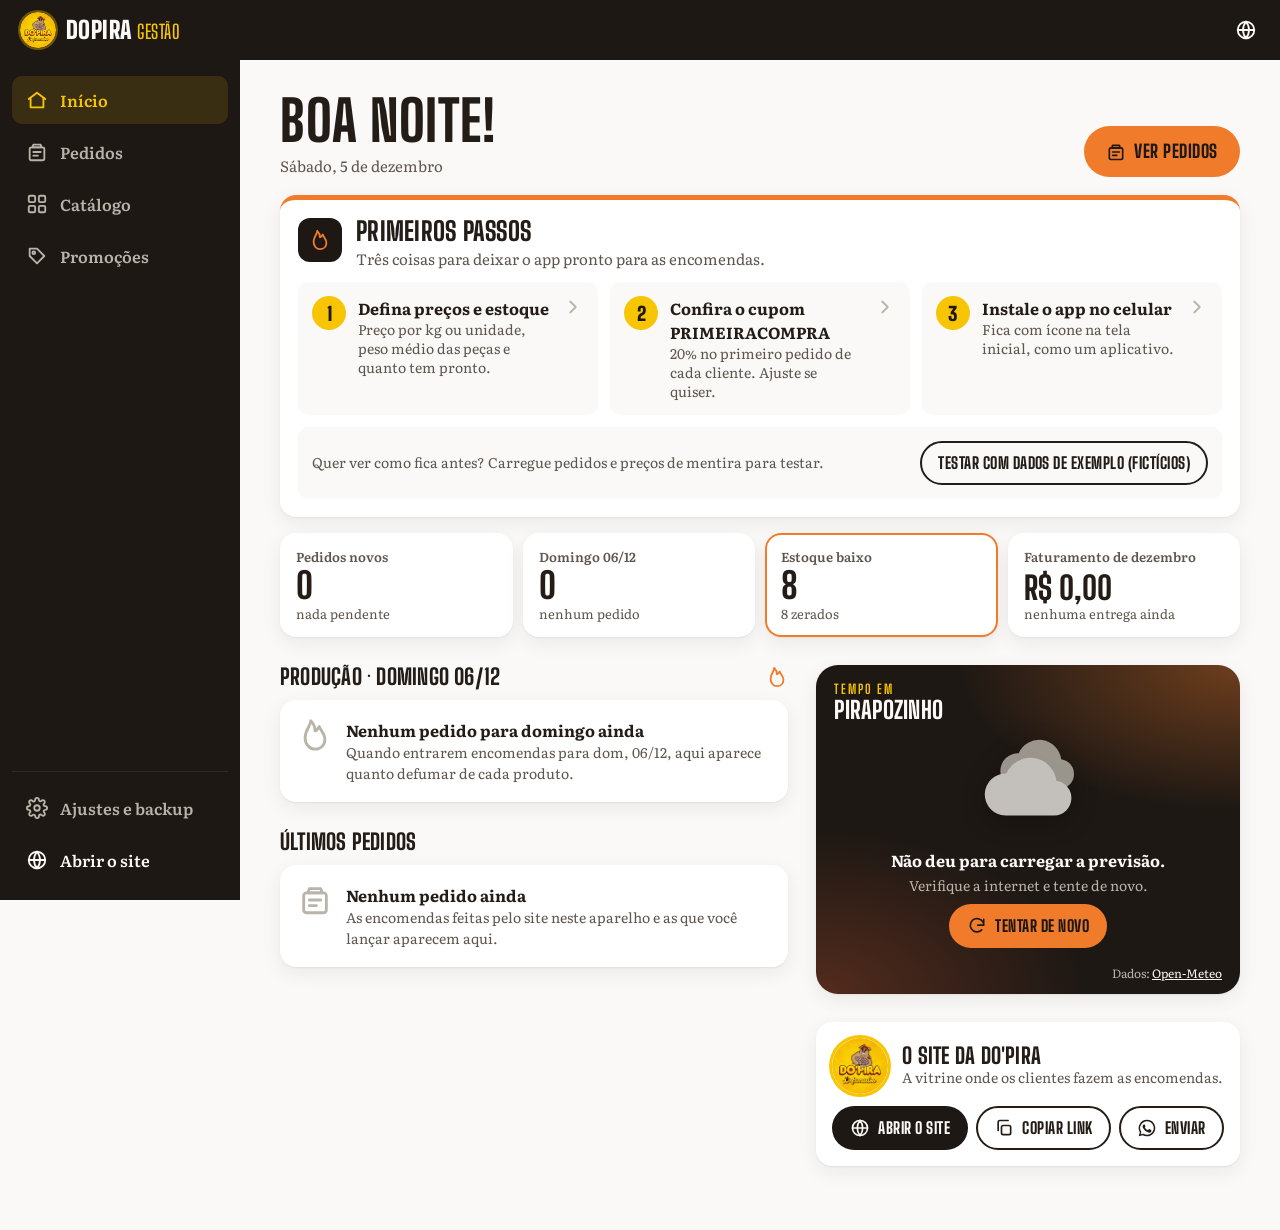
==== admin/index.html @ 49722df0 "App de gestão (admin) e cupom no site Co-Authored-By: Claude Opus 5.5 <noreply@anthropic.com> Claude" ====
<!doctype html>
<html lang="pt-BR">
<head>
<meta charset="utf-8">
<meta name="viewport" content="width=device-width, initial-scale=1, viewport-fit=cover">
<title>Dopira Gestão</title>
<meta name="description" content="Painel de gestão da Dopira Defumados: pedidos, catálogo, estoque, preços, cupons e promoções.">
<meta name="robots" content="noindex, nofollow">
<meta name="theme-color" content="#1E1814">
<link rel="manifest" href="manifest.webmanifest">
<link rel="icon" type="image/png" sizes="32x32" href="icons/favicon-32.png">
<link rel="apple-touch-icon" href="icons/apple-touch-icon.png">
<meta name="apple-mobile-web-app-capable" content="yes">
<meta name="mobile-web-app-capable" content="yes">
<meta name="apple-mobile-web-app-title" content="Dopira Gestão">
<meta name="apple-mobile-web-app-status-bar-style" content="black-translucent">
<link rel="stylesheet" href="css/base.css">
<link rel="stylesheet" href="css/inicio.css">
<link rel="stylesheet" href="css/pedidos.css">
<link rel="stylesheet" href="css/catalogo.css">
<link rel="stylesheet" href="css/promocoes.css">
</head>
<body>
<a class="pular" href="#tela">Pular para o conteúdo</a>
<div class="faixa-exemplo" id="faixaExemplo" hidden>Dados de exemplo (fictícios) · <a href="#/ajustes">apagar e começar de verdade</a></div>

<header class="topo">
  <a class="btn-ic voltar" id="btnVoltar" href="#/inicio" aria-label="Voltar" hidden></a>
  <a class="marca" href="#/inicio" aria-label="Dopira Gestão, início"><img src="../img/logo.png" alt="" width="36" height="36"><span>Dopira <small>Gestão</small></span></a>
  <h1 class="titulo-topo" id="tituloTopo">Início</h1>
  <div class="topo-acoes">
    <a class="btn-ic" id="btnSite" target="_blank" rel="noopener" aria-label="Abrir o site" title="Abrir o site"></a>
    <a class="btn-ic" href="#/ajustes" aria-label="Ajustes e backup" title="Ajustes e backup"></a>
  </div>
</header>

<nav class="nav-lateral" id="navLateral" aria-label="Principal"></nav>
<main id="tela" tabindex="-1"></main>
<nav class="nav-baixo" id="navBaixo" aria-label="Principal"></nav>

<dialog id="dlg" class="dlg"></dialog>
<div class="toast" id="toast" role="status" aria-live="polite"></div>

<script src="js/dados.js"></script>
<script src="js/ui.js"></script>
<script>
  // ícones do topo
  document.getElementById('btnVoltar').innerHTML = UI.ICON.voltar;
  const s = document.getElementById('btnSite'); s.innerHTML = UI.ICON.site; s.href = UI.URL_SITE;
  document.querySelector('.topo-acoes a[href="#/ajustes"]').innerHTML = UI.ICON.ajustes;
</script>
<script src="js/inicio.js"></script>
<script src="js/pedidos.js"></script>
<script src="js/catalogo.js"></script>
<script src="js/promocoes.js"></script>
<script src="js/ajustes.js"></script>
<script src="js/app.js"></script>
</body>
</html>
---- admin/css/base.css ----
/* =====================================================================
   Dopira Gestão · estilos base e componentes compartilhados
   Módulos usam estas classes e põem o que for só deles em css/<modulo>.css
   ===================================================================== */
@font-face{font-family:"Big Shoulders";src:url(../fonts/bsd.woff2) format("woff2");font-weight:100 900;font-display:swap}
@font-face{font-family:"Literata";src:url(../fonts/literata.woff2) format("woff2");font-weight:200 900;font-display:swap}
@font-face{font-family:"Literata";src:url(../fonts/literata-i.woff2) format("woff2");font-weight:200 900;font-style:italic;font-display:swap}

:root{
  --carvao:#1E1814; --casca:#5A2E1E; --laranjeira:#F07C2B; --laranja-esc:#C85A12; --folha:#56633F;
  --fumaca:#B9B4AA; --cinza:#EDEBE6; --cinza-2:#E2DED7; --papel:#FAF9F7; --branco:#fff; --amarelo:#F8C505;
  --tinta:#231C17; --tinta-2:#5E554D; --erro:#B3261E; --ok:#3F6B2A; --aviso:#9A5B00;
  --display:"Big Shoulders",Impact,"Arial Narrow",sans-serif;
  --texto:"Literata",Georgia,serif;
  --r-s:10px; --r-m:16px; --r-l:22px;
  --sombra:0 1px 2px rgba(30,24,20,.06),0 6px 20px rgba(30,24,20,.07);
  --topo:60px; --baixo:68px; --lateral:240px;
  --ease:cubic-bezier(.2,.8,.2,1);
  color-scheme:light;
}
*,*::before,*::after{box-sizing:border-box;margin:0;padding:0}
html{-webkit-text-size-adjust:100%;scroll-padding-top:calc(var(--topo) + 12px)}
body{font-family:var(--texto);font-size:16px;line-height:1.5;color:var(--tinta);background:var(--papel);min-height:100dvh;-webkit-font-smoothing:antialiased}
img{display:block;max-width:100%}
button,input,select,textarea{font:inherit;color:inherit}
button{cursor:pointer}
a{color:inherit}
:focus-visible{outline:3px solid var(--laranjeira);outline-offset:2px}
.sr{position:absolute;width:1px;height:1px;overflow:hidden;clip:rect(0 0 0 0);white-space:nowrap}
.pular{position:absolute;left:-999px;top:8px;z-index:200;background:var(--carvao);color:var(--papel);padding:10px 16px;border-radius:var(--r-s)}
.pular:focus{left:8px}
h1,h2,h3{font-family:var(--display);font-weight:800;line-height:1.05;text-transform:uppercase;letter-spacing:.01em}
.muted{color:var(--tinta-2)}
.num{font-family:var(--display);font-weight:700;font-variant-numeric:tabular-nums;letter-spacing:.02em}

/* ---------- faixa de exemplo ---------- */
.faixa-exemplo{background:var(--amarelo);color:var(--carvao);text-align:center;font-size:14px;font-weight:600;padding:6px 12px}
.faixa-exemplo a{font-weight:800}

/* ---------- topo ---------- */
.topo{position:sticky;top:0;z-index:50;height:var(--topo);background:var(--carvao);color:var(--papel);display:flex;align-items:center;gap:8px;padding:0 12px;padding-top:env(safe-area-inset-top);box-sizing:content-box}
.marca{display:flex;align-items:center;gap:10px;text-decoration:none;font-family:var(--display);font-weight:900;font-size:24px;text-transform:uppercase;letter-spacing:.02em;white-space:nowrap}
.marca img{width:36px;height:36px;border-radius:50%;box-shadow:0 0 0 2px rgba(248,197,5,.35)}
.marca small{font-weight:600;color:var(--amarelo);font-size:.8em}
.titulo-topo{display:none;font-size:22px;flex:1;min-width:0;overflow:hidden;text-overflow:ellipsis;white-space:nowrap}
.topo-acoes{margin-left:auto;display:flex;gap:4px}
.btn-ic{display:inline-flex;align-items:center;justify-content:center;width:44px;height:44px;border-radius:50%;border:0;background:transparent;color:inherit;text-decoration:none;flex:none}
.btn-ic:hover{background:rgba(127,127,127,.15)}
.btn-ic[hidden]{display:none}
.ic{width:22px;height:22px;flex:none}

/* ---------- navegação ---------- */
.nav-lateral{display:none}
.nav-baixo{position:fixed;left:0;right:0;bottom:0;z-index:50;background:var(--carvao);display:grid;grid-template-columns:repeat(4,1fr);padding-bottom:env(safe-area-inset-bottom);border-top:1px solid rgba(255,255,255,.08)}
.nav-baixo a{position:relative;display:flex;flex-direction:column;align-items:center;justify-content:center;gap:2px;height:var(--baixo);color:var(--fumaca);text-decoration:none;font-size:12px;font-weight:600}
.nav-baixo a[aria-current]{color:var(--amarelo)}
.nav-baixo a[aria-current]::before{content:"";position:absolute;top:0;left:28%;right:28%;height:3px;border-radius:0 0 3px 3px;background:var(--amarelo)}
.badge{position:absolute;top:8px;left:calc(50% + 6px);min-width:20px;height:20px;padding:0 6px;border-radius:10px;background:var(--laranjeira);color:var(--carvao);font:800 12px/20px var(--texto);text-align:center}
.badge[hidden]{display:none}

/* ---------- área principal ---------- */
#tela:focus,#tela:focus-visible{outline:none}
main{display:block;padding:20px 16px calc(var(--baixo) + 32px + env(safe-area-inset-bottom));max-width:1180px;margin:0 auto;outline:none;view-transition-name:tela}
.cab{display:flex;align-items:flex-end;justify-content:space-between;gap:12px;flex-wrap:wrap;margin-bottom:18px}
.cab h2{font-size:clamp(32px,6vw,48px)}
.cab p{color:var(--tinta-2);margin-top:4px}
.secao{margin-top:28px}
.secao > h3{font-size:22px;margin-bottom:12px;display:flex;align-items:center;gap:10px;justify-content:space-between}
.grade{display:grid;gap:12px}
.grade-2{display:grid;gap:12px;grid-template-columns:1fr}

/* ---------- botões ---------- */
.btn{display:inline-flex;align-items:center;justify-content:center;gap:8px;min-height:46px;padding:10px 20px;border-radius:999px;border:2px solid transparent;font-family:var(--display);font-weight:800;font-size:18px;letter-spacing:.03em;text-transform:uppercase;text-decoration:none;white-space:nowrap;transition:background .15s,color .15s,border-color .15s}
.btn .ic{width:20px;height:20px}
.btn-1{background:var(--laranjeira);color:var(--carvao)}
.btn-1:hover{background:#FF8C3A}
.btn-2{background:transparent;border-color:currentColor;color:var(--tinta)}
.btn-2:hover{background:rgba(30,24,20,.06)}
.btn-3{background:var(--carvao);color:var(--papel)}
.btn-3:hover{background:#000}
.btn-zap{background:#1F9D55;color:#fff}
.btn-perigo{background:var(--erro);color:#fff}
.btn-sm{min-height:44px;padding:6px 16px;font-size:16px}
.btn:disabled{opacity:.45;cursor:not-allowed}
.btn-link{background:none;border:0;color:var(--laranja-esc);font-weight:700;text-decoration:underline;padding:10px 4px;min-height:44px}

/* ---------- cartões e linhas ---------- */
.card{background:var(--branco);border-radius:var(--r-m);box-shadow:var(--sombra);padding:16px}
.card-escuro{background:var(--carvao);color:var(--papel);border-radius:var(--r-m);padding:18px}
.lista{display:flex;flex-direction:column;gap:10px}
.linha{display:flex;align-items:center;gap:12px;background:var(--branco);border-radius:var(--r-m);box-shadow:var(--sombra);padding:12px 14px;text-decoration:none;color:inherit;min-height:64px;transition:transform .15s var(--ease),box-shadow .15s}
a.linha:hover{box-shadow:0 2px 4px rgba(30,24,20,.08),0 10px 28px rgba(30,24,20,.12)}
.linha .meio{flex:1;min-width:0}
.linha .meio b{display:block;font-weight:700;white-space:nowrap;overflow:hidden;text-overflow:ellipsis}
.linha .meio span{display:block;font-size:14px;color:var(--tinta-2);white-space:nowrap;overflow:hidden;text-overflow:ellipsis}
.linha .fim{text-align:right;flex:none}

/* ---------- números (indicadores) ---------- */
.stats{display:grid;grid-template-columns:repeat(2,minmax(0,1fr));gap:10px}
.stat{background:var(--branco);border-radius:var(--r-m);box-shadow:var(--sombra);padding:14px 16px;text-decoration:none;color:inherit;display:flex;flex-direction:column;gap:2px;min-height:96px}
.stat .rot{font-size:13px;color:var(--tinta-2);font-weight:600}
.stat .val{font-family:var(--display);font-weight:800;font-size:36px;line-height:1;font-variant-numeric:tabular-nums}
.stat .sub{font-size:13px;color:var(--tinta-2)}
.stat[data-alerta]{box-shadow:inset 0 0 0 2px var(--laranjeira),var(--sombra)}

/* ---------- chips de filtro ---------- */
.chips{display:flex;gap:8px;overflow-x:auto;padding:2px 2px 8px;margin:0 -2px 8px;scrollbar-width:none}
.chips::-webkit-scrollbar{display:none}
.chip{flex:none;display:inline-flex;align-items:center;gap:6px;min-height:40px;padding:6px 14px;border-radius:999px;border:1.5px solid var(--cinza-2);background:var(--branco);font-size:14px;font-weight:700;color:var(--tinta-2)}
.chip[aria-pressed="true"]{background:var(--carvao);border-color:var(--carvao);color:var(--papel)}
.chip .n{font-family:var(--display);font-size:15px;opacity:.75}

/* ---------- pílulas de status ---------- */
.pill{display:inline-flex;align-items:center;min-height:24px;padding:2px 10px;border-radius:999px;font-size:12px;font-weight:800;text-transform:uppercase;letter-spacing:.04em;white-space:nowrap;background:var(--cinza);color:var(--tinta-2)}
.st-novo{background:#FDE7D3;color:#8A3A00}
.st-confirmado{background:#E4E9F7;color:#24408E}
.st-pronto{background:#FFF1BF;color:#6B5200}
.st-entregue{background:#E1EDD8;color:var(--ok)}
.st-cancelado{background:#F3DCDA;color:var(--erro)}
.tag-ok{background:#E1EDD8;color:var(--ok)}
.tag-baixo{background:#FFF1BF;color:#6B5200}
.tag-zerado{background:#F3DCDA;color:var(--erro)}
.tag-promo{background:var(--laranjeira);color:var(--carvao)}

/* ---------- formulários ---------- */
.form{display:flex;flex-direction:column;gap:14px}
.form-2{display:grid;grid-template-columns:1fr 1fr;gap:12px}
.campo{display:flex;flex-direction:column;gap:6px;min-width:0}
.campo label{font-size:14px;font-weight:700}
.campo-in{position:relative;display:flex;align-items:center}
.campo input,.campo select,.campo textarea,select.sel{width:100%;font-size:16px;padding:11px 14px;min-height:46px;border:1.5px solid #D6D1C8;border-radius:var(--r-s);background:#fff}
.campo textarea{min-height:84px;resize:vertical}
.campo .suf{position:absolute;right:12px;color:var(--tinta-2);font-size:14px;pointer-events:none}
.campo-in:has(.suf) input{padding-right:52px}
.campo input:focus,.campo select:focus,.campo textarea:focus,select.sel:focus{outline:none;border-color:var(--laranjeira);box-shadow:0 0 0 3px rgba(240,124,43,.2)}
.campo .dica{font-size:13px;color:var(--tinta-2)}
.campo[data-erro] input{border-color:var(--erro)}
.seg{display:inline-flex;background:var(--cinza);border-radius:999px;padding:4px;gap:4px}
.seg label{position:relative}
.seg input{position:absolute;opacity:0;inset:0}
.seg span{display:inline-flex;align-items:center;min-height:38px;padding:4px 16px;border-radius:999px;font-weight:700;font-size:15px;cursor:pointer}
.seg input:checked + span{background:var(--carvao);color:var(--papel)}
.seg input:focus-visible + span{outline:3px solid var(--laranjeira)}
/* interruptor */
.sw{display:inline-flex;align-items:center;gap:10px;min-height:44px;cursor:pointer;font-weight:600}
.sw input{position:absolute;opacity:0;width:1px;height:1px}
.sw-t{width:46px;height:28px;border-radius:14px;background:#CFC9BF;position:relative;flex:none;transition:background .2s}
.sw-t::after{content:"";position:absolute;top:3px;left:3px;width:22px;height:22px;border-radius:50%;background:#fff;box-shadow:0 1px 3px rgba(0,0,0,.25);transition:transform .2s var(--ease)}
.sw input:checked + .sw-t{background:var(--folha)}
.sw input:checked + .sw-t::after{transform:translateX(18px)}
.sw input:focus-visible + .sw-t{outline:3px solid var(--laranjeira);outline-offset:2px}
/* passo +/- */
.passo{display:inline-flex;align-items:center;border:1.5px solid #D6D1C8;border-radius:999px;background:#fff}
.passo button{width:44px;height:44px;border:0;background:none;display:inline-flex;align-items:center;justify-content:center;border-radius:50%}
.passo input{width:64px;text-align:center;border:0;font-family:var(--display);font-weight:800;font-size:20px;background:none;min-height:44px}
.passo input:focus{outline:none}

/* ---------- miniatura ---------- */
.mini{width:var(--t);height:var(--t);border-radius:12px;background:var(--casca);color:var(--amarelo);display:inline-flex;align-items:center;justify-content:center;overflow:hidden;flex:none;position:relative;font-family:var(--display);font-weight:900;font-size:calc(var(--t) * .38)}
.mini::before{content:attr(data-ini)}
.mini img{position:absolute;inset:0;width:100%;height:100%;object-fit:cover}

/* ---------- vazio ---------- */
.vazio{text-align:center;padding:40px 16px;color:var(--tinta-2);display:flex;flex-direction:column;align-items:center;gap:10px}
.vazio .ic{width:44px;height:44px;color:var(--fumaca)}
.vazio h3{color:var(--tinta);font-size:24px}

/* ---------- aviso ---------- */
.aviso{display:flex;gap:10px;align-items:flex-start;background:#FFF6E0;border-left:4px solid var(--amarelo);border-radius:var(--r-s);padding:12px 14px;font-size:15px}
.aviso .ic{color:var(--aviso);margin-top:1px}
.aviso-erro{background:#FBE9E7;border-color:var(--erro)}
.aviso-erro .ic{color:var(--erro)}

/* ---------- tabela simples ---------- */
.tabela{width:100%;border-collapse:collapse;font-size:15px}
.tabela th{text-align:left;font-size:13px;color:var(--tinta-2);font-weight:700;padding:8px;border-bottom:1.5px solid var(--cinza-2)}
.tabela td{padding:10px 8px;border-bottom:1px solid var(--cinza)}
.tabela .dir{text-align:right}

/* ---------- diálogo ---------- */
.dlg{border:0;padding:0;background:transparent;max-width:none;max-height:none;width:100%;height:100%;margin:0}
.dlg::backdrop{background:rgba(20,15,12,.6)}
.dlg[open]{display:flex;align-items:flex-end;justify-content:center}
.dlg-cx{background:var(--papel);width:100%;max-height:92dvh;display:flex;flex-direction:column;border-radius:var(--r-l) var(--r-l) 0 0;animation:sobe .28s var(--ease);padding-bottom:env(safe-area-inset-bottom)}
.dlg-topo{display:flex;align-items:center;justify-content:space-between;gap:12px;padding:16px 12px 8px 20px}
.dlg-topo h2{font-size:26px}
.dlg-corpo{padding:8px 20px 16px;overflow:auto;flex:1}
.dlg-acoes{display:flex;gap:10px;padding:12px 20px 16px;border-top:1px solid var(--cinza-2);flex-wrap:wrap}
.dlg-acoes .btn{flex:1}
.copiavel{width:100%;font-size:15px;padding:12px;border-radius:var(--r-s);border:1.5px solid #D6D1C8}
@keyframes sobe{from{transform:translateY(40px);opacity:0}to{transform:none;opacity:1}}

/* ---------- toast ---------- */
.toast{position:fixed;left:50%;bottom:calc(var(--baixo) + 16px + env(safe-area-inset-bottom));transform:translate(-50%,20px);background:var(--carvao);color:var(--papel);padding:12px 20px;border-radius:999px;font-weight:600;font-size:15px;opacity:0;pointer-events:none;transition:opacity .2s,transform .25s var(--ease);z-index:300;max-width:calc(100% - 32px);text-align:center}
.toast.on{opacity:1;transform:translate(-50%,0)}
.toast[data-tipo="erro"]{background:var(--erro)}

/* ---------- transições ---------- */
::view-transition-old(tela){animation:.18s ease both sai}
::view-transition-new(tela){animation:.28s var(--ease) both entra}
@keyframes sai{to{opacity:0;transform:translateY(-6px)}}
@keyframes entra{from{opacity:0;transform:translateY(10px)}}
@media (prefers-reduced-motion:reduce){
  *,*::before,*::after{animation-duration:.01ms!important;transition-duration:.01ms!important}
  ::view-transition-old(tela),::view-transition-new(tela){animation:none}
}

/* ---------- telas médias ---------- */
@media (min-width:600px){
  .stats{grid-template-columns:repeat(4,minmax(0,1fr))}
  .grade-2{grid-template-columns:1fr 1fr}
  .dlg[open]{align-items:center}
  .dlg-cx{max-width:560px;border-radius:var(--r-l);max-height:88dvh}
  main{padding-left:24px;padding-right:24px}
}
/* celular: título da tela no topo */
@media (max-width:959px){
  .topo .marca span{display:none}
  .titulo-topo{display:block}
  .topo:has(.voltar:not([hidden])) .marca{display:none}
}
/* ---------- PC: menu lateral ---------- */
@media (min-width:960px){
  .nav-baixo{display:none}
  .topo{padding-left:20px}
  .nav-lateral{display:flex;flex-direction:column;gap:4px;position:fixed;top:var(--topo);bottom:0;left:0;width:var(--lateral);background:var(--carvao);padding:16px 12px;z-index:40}
  .nav-lateral a{position:relative;display:flex;align-items:center;gap:12px;min-height:48px;padding:8px 14px;border-radius:var(--r-s);color:var(--fumaca);text-decoration:none;font-weight:600}
  .nav-lateral a:hover{background:rgba(255,255,255,.06);color:var(--papel)}
  .nav-lateral a[aria-current]{background:rgba(248,197,5,.12);color:var(--amarelo)}
  .nav-lateral .badge{position:static;margin-left:auto}
  .nav-fim{margin-top:auto;display:flex;flex-direction:column;gap:4px;border-top:1px solid rgba(255,255,255,.08);padding-top:12px}
  .nav-site{color:var(--papel)!important}
  main{margin-left:var(--lateral);padding:32px 40px 64px;max-width:calc(1180px + var(--lateral))}
  .topo .btn-ic[href="#/ajustes"]{display:none}
  .toast{bottom:24px;left:calc(50% + var(--lateral) / 2)}
  .faixa-exemplo{position:fixed;left:12px;width:calc(var(--lateral) - 24px);bottom:150px;z-index:60;border-radius:12px;padding:10px 14px}
}
---- admin/css/inicio.css ----
/* =====================================================================
   Dopira Gestão · Início (painel) e Ajustes
   ===================================================================== */

/* ---------- cabeçalho ---------- */
.ini-cab h2{font-size:clamp(36px,9vw,56px)}
.ini-cab p{font-size:15px}
.ini-ex{background:var(--amarelo);color:var(--carvao);font-weight:700;padding:1px 8px;border-radius:999px;font-size:13px}
.ini-novo{display:none}

/* ---------- primeiros passos ---------- */
.ini-passos{margin-bottom:16px;padding:18px;border-top:5px solid var(--laranjeira)}
.ini-passos-cab{display:flex;gap:14px;align-items:flex-start;margin-bottom:12px}
.ini-passos-ic{width:44px;height:44px;border-radius:12px;background:var(--carvao);color:var(--laranjeira);display:inline-flex;align-items:center;justify-content:center;flex:none}
.ini-passos-cab h3{font-size:26px}
.ini-passos-cab p{color:var(--tinta-2);font-size:15px;margin-top:2px}
.ini-passos-lista{list-style:none;display:flex;flex-direction:column;gap:2px;counter-reset:p}
.ini-passos-lista a,.ini-passos-lista button,.ini-passos-lista .feito{display:flex;align-items:center;gap:12px;width:100%;min-height:64px;padding:10px 6px;border:0;background:none;text-align:left;text-decoration:none;color:inherit;border-radius:var(--r-s)}
.ini-passos-lista li+li{border-top:1px solid var(--cinza)}
.ini-passos-lista a:hover,.ini-passos-lista button:hover{background:var(--cinza)}
.ini-passos-lista .n{width:34px;height:34px;border-radius:50%;background:var(--amarelo);color:var(--carvao);display:inline-flex;align-items:center;justify-content:center;font:900 19px/1 var(--display);flex:none}
.ini-passos-lista .feito .n{background:var(--ok);color:#fff}
.ini-passos-lista .feito .n .ic{width:18px;height:18px}
.ini-passos-lista .t{flex:1;min-width:0;display:flex;flex-direction:column}
.ini-passos-lista .t b{font-weight:700}
.ini-passos-lista .t small{font-size:14px;color:var(--tinta-2);line-height:1.35}
.ini-passos-lista > li > * > .ic{color:var(--fumaca)}
.ini-passos-ex{margin-top:12px;padding:14px;background:var(--papel);border-radius:var(--r-s);display:flex;flex-direction:column;gap:10px;align-items:flex-start}
.ini-passos-ex p{font-size:14px;color:var(--tinta-2)}
.ini-passos-ex .btn{white-space:normal;text-align:center}

/* ---------- indicadores ---------- */
.ini-stats .stat{transition:transform .15s var(--ease),box-shadow .15s}
.ini-stats .stat:hover{transform:translateY(-2px)}
.ini-stats .stat .rot::first-letter{text-transform:uppercase}
.ini-fat .val{font-size:clamp(24px,6.6vw,32px);padding-top:4px;white-space:nowrap}
.ini-stats .sub{line-height:1.3}

/* ---------- grade ---------- */
.ini-grade{display:grid;grid-template-columns:minmax(0,1fr);gap:0 28px}
.ini-col{min-width:0}
.ini-ver{font-family:var(--texto);text-transform:none;font-size:15px;letter-spacing:0}
.secao > h3 .ic{color:var(--laranjeira)}

/* ---------- produção ---------- */
.ini-prod-card{padding:0;overflow:hidden}
.ini-prod-resumo{display:flex;align-items:center;justify-content:space-between;gap:10px;flex-wrap:wrap;padding:14px 16px;background:var(--carvao);color:var(--papel)}
.ini-prod-resumo .num{font-size:30px;line-height:1;color:var(--amarelo);display:block}
.ini-prod-resumo small{font-size:13px;color:var(--fumaca)}
.ini-prod-lista{list-style:none}
.ini-prod{display:flex;align-items:center;gap:12px;padding:12px 16px;border-bottom:1px solid var(--cinza)}
.ini-prod.tem-falta{background:linear-gradient(90deg,rgba(240,124,43,.10),transparent 70%);box-shadow:inset 4px 0 0 var(--laranjeira)}
.ini-prod .meio{flex:1;min-width:0}
.ini-prod .meio b{display:block;font-weight:700;line-height:1.25}
.ini-prod .meio span{display:block;font-size:14px;color:var(--tinta-2)}
.ini-prod .fim{display:flex;flex-direction:column;align-items:flex-end;text-align:right;flex:none;gap:2px;max-width:46%}
.ini-est{font-size:13px;color:var(--tinta-2)}
.ini-falta{font:800 17px/1.1 var(--display);text-transform:uppercase;letter-spacing:.02em;color:var(--laranja-esc);background:#FDE7D3;padding:3px 8px;border-radius:6px}
.ini-ok{display:inline-flex;align-items:center;gap:4px;font-size:13px;font-weight:700;color:var(--ok)}
.ini-ok .ic{width:16px;height:16px}
.ini-aviso{font-size:13px;font-weight:700;color:var(--aviso)}
.ini-nota{font-size:12.5px;color:var(--tinta-2);padding:10px 16px 12px;line-height:1.4}
.ini-prod-vazio{display:flex;gap:14px;align-items:flex-start;padding:18px}
.ini-prod-vazio > .ic{width:34px;height:34px;color:var(--fumaca);flex:none}
.ini-prod-vazio b{display:block}
.ini-prod-vazio span{display:block;font-size:14px;color:var(--tinta-2)}

/* ---------- últimos pedidos ---------- */
.ini-num{font-size:20px;color:var(--casca);min-width:38px}
.ini .linha .fim{display:flex;flex-direction:column;align-items:flex-end;gap:4px}
.ini-tot{font-size:16px}

/* ---------- previsão do tempo ---------- */
.ini-tempo{margin-top:-4px}
.tp{position:relative;border-radius:var(--r-l);padding:18px 18px 12px;color:var(--papel);overflow:hidden;isolation:isolate;
  background:radial-gradient(120% 80% at 100% 0%,rgba(240,124,43,.38),transparent 55%),radial-gradient(90% 70% at 0% 100%,rgba(90,46,30,.9),transparent 70%),var(--carvao);box-shadow:var(--sombra)}
.tp-noite{background:radial-gradient(120% 80% at 100% 0%,rgba(110,130,190,.30),transparent 55%),radial-gradient(90% 70% at 0% 100%,rgba(40,44,70,.9),transparent 70%),#15131A}
.tp-topo{display:flex;align-items:center;justify-content:space-between;gap:8px}
.tp-topo h3{font-size:24px;color:var(--papel)}
.tp-topo h3 span{display:block;font-size:13px;letter-spacing:.14em;color:var(--amarelo);font-weight:700}
.tp-atu{color:var(--papel);background:rgba(255,255,255,.08)}
.tp-atu:hover{background:rgba(255,255,255,.16)}
.tp-atu.girando .ic{animation:gira 1s linear infinite}
@keyframes gira{to{transform:rotate(360deg)}}
.tp-erro{display:flex;gap:8px;align-items:flex-start;margin-top:10px;padding:8px 12px;border-radius:var(--r-s);background:rgba(248,197,5,.14);color:#FFE38A;font-size:13.5px;line-height:1.35}
.tp-erro .ic{width:18px;height:18px;flex:none;margin-top:1px}
.tp-agora{display:flex;align-items:center;gap:6px;margin:8px 0 6px}
.tp-svg{display:block;flex:none}
.tp-svg-g{width:112px;height:112px;margin-left:-10px;filter:drop-shadow(0 6px 14px rgba(0,0,0,.35))}
.tp-graus{min-width:0}
.tp-temp{font-size:76px;line-height:.9;font-weight:800;letter-spacing:-.01em}
.tp-temp sup{font-size:24px;vertical-align:top;position:relative;top:8px;margin-left:2px;color:var(--fumaca);font-weight:700}
.tp-cond{font-size:17px;font-weight:600;margin-top:6px}
.tp-det{display:grid;grid-template-columns:repeat(3,minmax(0,1fr));gap:8px;margin:6px 0 16px}
.tp-det > div{background:rgba(255,255,255,.07);border-radius:var(--r-s);padding:9px 10px;display:grid;grid-template-columns:auto 1fr;grid-template-rows:auto auto;column-gap:6px;align-items:center}
.tp-det .ic{width:16px;height:16px;color:var(--amarelo);grid-row:1}
.tp-det dt{font-size:12px;color:var(--fumaca);grid-row:1;grid-column:2}
.tp-det dd{font:800 20px/1.1 var(--display);grid-column:1 / -1;letter-spacing:.02em;white-space:nowrap}
.tp-dias{list-style:none;display:flex;gap:8px;overflow-x:auto;scroll-snap-type:x proximity;margin:0 -18px;padding:0 18px 6px;scrollbar-width:thin;scrollbar-color:rgba(255,255,255,.2) transparent}
.tp-dias:focus-visible{outline-offset:-3px}
.tp-dia{flex:0 0 74px;scroll-snap-align:start;display:flex;flex-direction:column;align-items:center;gap:1px;padding:8px 4px 10px;border-radius:14px;background:rgba(255,255,255,.06);border:1.5px solid transparent;text-align:center}
.tp-dia b{font-weight:700;font-size:15px}
.tp-dia small{font-size:11.5px;color:var(--fumaca)}
.tp-svg-p{width:44px;height:44px;margin:2px 0}
.tp-mx{font:800 20px/1 var(--display)}
.tp-mn{font:700 15px/1.2 var(--display);color:var(--fumaca)}
.tp-ch{display:inline-flex;align-items:center;gap:2px;font-size:12px;color:#A9CBEA;margin-top:3px}
.tp-ch .ic{width:12px;height:12px}
.tp-ch.alto{color:#CFE6FF;font-weight:800}
.tp-tag{font:800 10.5px/1 var(--texto);font-style:normal;text-transform:uppercase;letter-spacing:.06em;padding:3px 6px;border-radius:999px;margin-bottom:4px}
.tp-tag-vz{visibility:hidden}
.tp-dia[data-marca="sab"]{border-color:rgba(240,124,43,.7);background:rgba(240,124,43,.14)}
.tp-dia[data-marca="sab"] .tp-tag{background:var(--laranjeira);color:var(--carvao)}
.tp-dia[data-marca="dom"]{border-color:var(--amarelo);background:rgba(248,197,5,.16)}
.tp-dia[data-marca="dom"] .tp-tag{background:var(--amarelo);color:var(--carvao)}
.tp-dicas{list-style:none;display:flex;flex-direction:column;gap:8px;margin-top:12px}
.tp-dicas li{display:flex;gap:10px;align-items:flex-start;background:rgba(255,255,255,.95);color:var(--tinta);border-radius:var(--r-s);padding:10px 12px;font-size:14.5px;line-height:1.35;font-weight:600}
.tp-dicas li .ic{width:20px;height:20px;flex:none;color:var(--laranja-esc)}
.tp-dicas li[data-tipo="chuva"] .ic{color:#2F6EA8}
.tp-dicas li[data-tipo="bom"] .ic{color:var(--folha)}
.tp-rodape{display:flex;justify-content:space-between;gap:8px;flex-wrap:wrap;margin-top:12px;font-size:12px;color:var(--fumaca)}
.tp-rodape a{color:var(--papel)}
/* esqueleto */
.esq{display:block;border-radius:10px;background:linear-gradient(90deg,rgba(255,255,255,.07) 25%,rgba(255,255,255,.16) 50%,rgba(255,255,255,.07) 75%);background-size:200% 100%;animation:brilho 1.3s ease-in-out infinite}
@keyframes brilho{from{background-position:100% 0}to{background-position:-100% 0}}
.esq-c{width:96px;height:96px;border-radius:50%;flex:none;margin-right:10px}
.esq-l{width:120px;height:62px;margin-bottom:10px}
.esq-m{width:140px;height:18px}
.tp-det-esq{display:grid;grid-template-columns:repeat(3,1fr);gap:8px;margin:6px 0 16px}
.tp-det-esq .esq{height:54px}
.tp-esq .tp-dias{overflow:hidden}
.esq-dia{flex:0 0 74px;height:150px;border-radius:14px}
/* erro sem cache */
.tp-falhou-c{display:flex;flex-direction:column;align-items:center;text-align:center;gap:8px;padding:6px 0 4px}
.tp-falhou-c .tp-svg-g{margin:0;opacity:.8}
.tp-falhou-c p b{display:block}
.tp-falhou-c p span{font-size:14px;color:var(--fumaca)}

/* ---------- atalho para o site ---------- */
.ini-site{display:grid;grid-template-columns:56px 1fr;gap:12px 14px;align-items:center}
.ini-site img{width:56px;height:56px;border-radius:50%;box-shadow:0 0 0 3px var(--amarelo)}
.ini-site h3{font-size:22px}
.ini-site p{font-size:14px;color:var(--tinta-2)}
.ini-site-acoes{grid-column:1 / -1;display:flex;flex-wrap:wrap;gap:8px}
.ini-site-acoes .btn{flex:1 1 auto;min-height:44px}
.ini-site-acoes .btn:first-child{flex-basis:100%}

/* ---------- celular pequeno ---------- */
@media (max-width:380px){
  .tp-temp{font-size:64px}
  .tp-svg-g{width:96px;height:96px}
  .tp-det dd{font-size:18px}
}

/* ---------- PC ---------- */
@media (min-width:600px){
  .ini-site-acoes .btn:first-child{flex-basis:auto}
}
@media (min-width:960px){
  .ini-novo{display:inline-flex}
  .ini-grade{grid-template-columns:minmax(0,1.2fr) minmax(0,1fr)}
  .ini-passos-lista{flex-direction:row;gap:12px}
  .ini-passos-lista li{flex:1}
  .ini-passos-lista li+li{border-top:0}
  .ini-passos-lista a,.ini-passos-lista button,.ini-passos-lista .feito{background:var(--papel);padding:14px;align-items:flex-start;height:100%}
  .ini-passos-ex{flex-direction:row;align-items:center;justify-content:space-between}
  .ini-tempo{margin-top:0}
  .tp-dias{margin:0;padding:0 0 6px;display:grid;grid-template-columns:repeat(7,minmax(0,1fr));gap:6px;overflow:visible}
  .tp-dia{flex:none;min-width:0;padding:8px 2px 10px}
  .tp-tag{font-size:9.5px;padding:3px 5px;letter-spacing:.03em}
  .esq-dia{height:150px}
}
@media (min-width:1500px){
  .tp-dia{padding:10px 4px 12px}
  .tp-svg-p{width:50px;height:50px}
}

/* =====================================================================
   AJUSTES
   ===================================================================== */
.aj-intro{display:flex;gap:12px;align-items:flex-start;background:var(--carvao);color:var(--papel);border-radius:var(--r-m);padding:14px 16px;font-size:15px;line-height:1.45;margin-bottom:16px}
.aj-intro .ic{color:var(--amarelo);flex:none;margin-top:2px}
.aj-intro b{color:var(--amarelo)}
.aj-grade{display:grid;grid-template-columns:minmax(0,1fr);gap:14px}
.aj-card{display:flex;flex-direction:column;gap:10px;padding:18px}
.aj-card h3{font-size:24px;display:flex;align-items:center;gap:10px}
.aj-card h3 .ic{width:26px;height:26px;color:var(--laranjeira);flex:none}
.aj-card > p{font-size:15px;color:var(--tinta-2)}
.aj-card > p b{color:var(--tinta)}
.aj-card .aviso{color:var(--tinta)}
.aj-meta{font-size:14px!important;background:var(--papel);padding:8px 12px;border-radius:var(--r-s)}
.aj-acoes{display:flex;flex-wrap:wrap;gap:10px;margin-top:auto;padding-top:4px}
.aj-acoes .btn{flex:1 1 220px;white-space:normal;text-align:center}
.aj-arq{cursor:pointer}
#arqBackup:focus-visible + .aj-arq{outline:3px solid var(--laranjeira);outline-offset:2px}
.aj-perigo{border-top:4px solid var(--erro)}
.aj-perigo h3 .ic{color:var(--erro)}
.aj-btn-perigo{color:var(--erro)}
.aj-btn-perigo:hover{background:#FBE9E7}
.aj-sobre{display:flex;gap:14px;align-items:center;margin-top:24px;padding:16px;border-radius:var(--r-m);border:1.5px dashed var(--cinza-2)}
.aj-sobre img{width:48px;height:48px;border-radius:50%;flex:none}
.aj-sobre h3{font-size:20px}
.aj-sobre h3 small{font-family:var(--texto);text-transform:none;font-weight:600;font-size:14px;color:var(--tinta-2);letter-spacing:0}
.aj-sobre p{font-size:13.5px;color:var(--tinta-2)}
.aj-sobre .btn-link{padding-left:0;min-height:40px;font-family:var(--texto);text-transform:none;font-size:15px;letter-spacing:0}
/* diálogos */
.aj-dlg-p{margin:10px 0}
.aj-inst-lista{list-style:none;display:flex;flex-direction:column;gap:10px;counter-reset:i}
.aj-inst{background:#fff;border-radius:var(--r-s);padding:12px 14px;box-shadow:var(--sombra);display:flex;flex-direction:column;gap:2px}
.aj-inst span{font-size:15px;color:var(--tinta-2)}
.aj-inst kbd{display:inline-block;min-width:24px;text-align:center;font:700 14px/22px var(--texto);background:var(--cinza);border-radius:6px;padding:0 6px;color:var(--tinta)}
.aj-resumo{list-style:none;display:grid;grid-template-columns:repeat(2,1fr);gap:8px;margin:8px 0 14px}
.aj-resumo li{background:#fff;border-radius:var(--r-s);padding:10px 12px;box-shadow:var(--sombra);font-size:14px;color:var(--tinta-2)}
.aj-resumo b{display:block;font-size:26px;color:var(--tinta);line-height:1}
.aj-erro{color:var(--erro)!important;font-weight:600;min-height:1em}
@media (min-width:960px){
  .aj-grade{grid-template-columns:repeat(2,minmax(0,1fr))}
}
---- admin/css/pedidos.css ----
/* =====================================================================
   Dopira Gestão · Pedidos (lista e detalhe)
   ===================================================================== */

/* ---------- lista ---------- */
.ped-busca{margin-bottom:12px}
.ped-busca .campo-in > .ic{position:absolute;left:14px;color:var(--tinta-2);pointer-events:none;width:20px;height:20px}
.ped-busca input{padding-left:44px}
.ped-busca input::-webkit-search-cancel-button{cursor:pointer}

.ped-grupo{margin-top:20px}
.ped-grupo:first-child{margin-top:8px}
.ped-dom{display:flex;align-items:baseline;flex-wrap:wrap;gap:4px 10px;padding:0 4px 10px;border-bottom:2px solid var(--carvao);margin-bottom:12px}
.ped-dom h3{font-size:24px}
.ped-dom-tag{font-size:12px;font-weight:800;text-transform:uppercase;letter-spacing:.05em;background:var(--amarelo);color:var(--carvao);border-radius:999px;padding:2px 10px;align-self:center}
.ped-dom-pass{background:var(--cinza);color:var(--tinta-2)}
.ped-dom-info{margin-left:auto;font-size:14px;color:var(--tinta-2)}
.ped-dom-info .num{color:var(--tinta);font-size:17px}
.ped-conf{font-size:12px;font-weight:700;color:var(--aviso);white-space:nowrap}

.ped-linha{align-items:stretch;padding:12px 14px 12px 12px;gap:12px}
.ped-num{flex:none;display:flex;align-items:center;justify-content:center;min-width:48px;height:48px;padding:0 6px;border-radius:12px;background:var(--cinza);font-size:20px;color:var(--casca);align-self:center}
.ped-linha .meio{display:flex;flex-direction:column;gap:2px;justify-content:center}
.ped-linha .meio b{font-size:16px}
.ped-linha .meio .ped-itens{font-size:14px}
.ped-linha .ped-tags{display:flex;gap:6px;align-items:center;flex-wrap:wrap;white-space:normal;margin-top:2px;overflow:visible}
.ped-modo{font-size:12px;font-weight:700;color:var(--tinta-2);text-transform:uppercase;letter-spacing:.04em}
.ped-tag{display:inline-flex;align-items:center;font-size:11px;font-weight:800;text-transform:uppercase;letter-spacing:.05em;border-radius:6px;padding:1px 7px}
.ped-tag-site{background:var(--casca);color:var(--amarelo)}
.ped-tag-pago{background:#E1EDD8;color:var(--ok)}
.ped-linha .fim{display:flex;flex-direction:column;align-items:flex-end;justify-content:space-between;gap:6px}
.ped-total{display:flex;flex-direction:column;align-items:flex-end;line-height:1.15}
.ped-valor{font-size:20px}
.ped-cancelado{opacity:.62}
.ped-cancelado .ped-valor{text-decoration:line-through}

.ped-importar{margin-top:32px;display:flex;align-items:center;gap:12px 16px;flex-wrap:wrap;padding:14px 16px;border:1.5px dashed var(--fumaca);border-radius:var(--r-m);font-size:14px;color:var(--tinta-2)}
.ped-importar p{flex:1 1 240px}
.ped-importar b{color:var(--tinta)}

/* ---------- detalhe ---------- */
.ped-cab{margin-bottom:14px}
.ped-cab h2{font-size:clamp(30px,6vw,44px)}
.ped-meta{display:flex;align-items:center;flex-wrap:wrap;gap:6px 12px;font-size:14px}
.ped-meta > span:not(.pill) + span::before{content:"·";margin-right:12px;color:var(--fumaca)}

.ped-status{padding:14px 16px;margin-bottom:16px}
.ped-fluxo{list-style:none;display:grid;grid-template-columns:repeat(4,1fr);gap:4px;position:relative}
.ped-fluxo li{position:relative}
.ped-fluxo li + li::before{content:"";position:absolute;top:20px;left:calc(-50% + 24px);right:calc(50% + 24px);height:3px;border-radius:2px;background:var(--cinza-2)}
.ped-fluxo li:has(.feito,.atual) + li::before{background:var(--cinza-2)}
.ped-fluxo li + li:has(.feito,.atual)::before{background:var(--folha)}
.ped-passo{width:100%;display:flex;flex-direction:column;align-items:center;gap:4px;border:0;background:none;padding:0 0 4px;min-height:64px;font-size:13px;font-weight:700;color:var(--tinta-2);border-radius:var(--r-s)}
.ped-bola{width:42px;height:42px;border-radius:50%;display:inline-flex;align-items:center;justify-content:center;background:var(--cinza);font-family:var(--display);font-weight:800;font-size:18px;color:var(--tinta-2);position:relative;z-index:1;transition:background .15s}
.ped-bola .ic{width:20px;height:20px}
.ped-passo:hover .ped-bola{background:var(--cinza-2)}
.ped-passo.feito .ped-bola{background:var(--folha);color:#fff}
.ped-passo.feito{color:var(--folha)}
.ped-passo.atual .ped-bola{background:var(--laranjeira);color:var(--carvao);box-shadow:0 0 0 4px rgba(240,124,43,.22)}
.ped-passo.atual{color:var(--tinta)}
.ped-status-acoes{display:flex;align-items:center;justify-content:space-between;gap:8px 12px;flex-wrap:wrap;margin-top:10px;padding-top:12px;border-top:1px solid var(--cinza)}
.ped-status-acoes .btn-3{flex:1 1 220px}
.ped-canc{color:var(--erro)}
.ped-fim{display:flex;align-items:center;gap:8px;font-weight:700;color:var(--ok)}
.ped-nota{font-size:13px;color:var(--tinta-2);margin-top:8px}
.ped-status-canc{display:flex;align-items:center;justify-content:space-between;gap:10px 16px;flex-wrap:wrap;background:#FBF1F0}
.ped-status-txt{display:flex;align-items:center;gap:10px;flex-wrap:wrap;font-size:15px}
.ped-status-txt .ic{color:var(--erro)}

.ped-grade{display:grid;gap:16px;grid-template-columns:minmax(0,1fr)}
.ped-col{display:flex;flex-direction:column;gap:16px;min-width:0}
.ped-bloco > h3{font-size:22px;margin-bottom:14px}
.ped-rot{font-size:14px;font-weight:700}
.ped-f2{grid-template-columns:minmax(0,1fr)}
.ped-f2 .seg{align-self:flex-start}
.ped-entrega[hidden]{display:none}
.ped-aviso-dom{display:flex;align-items:center;gap:8px;font-size:14px;color:var(--aviso);font-weight:600;margin-top:-6px}
.ped-aviso-dom[hidden]{display:none}
.ped-aviso-dom .ic{width:18px;height:18px}
.ped-salvo{font-size:13px;color:var(--tinta-2);margin-top:12px}

/* itens */
.ped-itens-lista{list-style:none;display:flex;flex-direction:column}
.ped-item{padding:14px 0;border-bottom:1px solid var(--cinza)}
.ped-item:first-child{padding-top:0}
.ped-item-topo{display:flex;align-items:center;gap:12px}
.ped-item-nome{flex:1;min-width:0;display:flex;flex-direction:column;gap:2px}
.ped-item-nome b{font-weight:700;line-height:1.25}
.ped-item-preco{font-size:14px;display:flex;flex-wrap:wrap;align-items:center;gap:2px 6px}
.ped-item-preco .num{font-size:16px}
.ped-item-preco .pill{min-height:20px;font-size:11px;padding:1px 8px}
.ped-rm{color:var(--tinta-2)}
.ped-rm:hover{color:var(--erro);background:#FBE9E7}
.ped-item-campos{display:flex;flex-wrap:wrap;align-items:flex-start;gap:10px 14px;margin-top:12px;padding-left:60px}
.ped-q{display:flex;flex-direction:column;gap:6px}
.ped-q .passo input{width:52px}
.ped-peso{flex:1 1 130px;max-width:200px}
.ped-peso .dica{min-height:1.2em}
.ped-item-valor{margin-left:auto;align-self:center;text-align:right;padding-top:22px}
.ped-item-valor .num{font-size:22px}
.ped-item-aviso{display:flex;gap:8px;align-items:center;margin:10px 0 0 60px;font-size:13px;font-weight:600;color:var(--aviso)}
.ped-item-aviso[hidden]{display:none}
.ped-item-aviso .ic{width:18px;height:18px}
.ped-sem-itens{padding:18px;border:1.5px dashed var(--cinza-2);border-radius:var(--r-s);text-align:center;color:var(--tinta-2)}
.ped-add{width:100%;margin-top:14px}
.ped-falta{color:var(--laranja-esc);font-weight:700}

/* resumo */
.ped-ajustes{gap:12px;margin-bottom:14px}
.ped-cupom-res{min-height:1.3em;font-size:14px;font-weight:700}
.ped-cupom-ok{display:inline-flex;align-items:center;gap:6px;color:var(--ok)}
.ped-cupom-ok .ic{width:18px;height:18px}
.ped-cupom-erro{color:var(--erro)}
#pdCupom{text-transform:uppercase;letter-spacing:.05em}
.ped-contas{display:flex;flex-direction:column;gap:6px;border-top:1px solid var(--cinza);padding-top:12px}
.ped-contas > div{display:flex;justify-content:space-between;align-items:baseline;gap:12px}
.ped-contas dt{color:var(--tinta-2);font-size:15px}
.ped-contas dd{font-size:18px}
.ped-desc dd,.ped-desc dt{color:var(--ok)}
.ped-total-g{margin-top:6px;padding-top:10px;border-top:2px solid var(--carvao)}
.ped-total-g dt{font-family:var(--display);font-weight:800;text-transform:uppercase;font-size:22px;color:var(--tinta)}
.ped-total-g dd{font-size:36px;font-weight:800;line-height:1}
.ped-faltas{margin-top:12px;font-size:14px}
.ped-faltas ul{margin:6px 0 0 18px}
.ped-faltas a{color:var(--laranja-esc);font-weight:700}
.ped-pago{margin-top:12px;padding-top:6px;border-top:1px solid var(--cinza)}

.ped-acoes{display:flex;flex-direction:column;gap:10px}
.ped-acoes .btn{width:100%}
.btn-zap[aria-disabled="true"]{opacity:.5;cursor:not-allowed}
.ped-zap-dica{text-align:center;margin-top:-4px}
.ped-zap-dica[hidden]{display:none}
.ped-excluir{display:inline-flex;align-items:center;justify-content:center;gap:6px;color:var(--erro);align-self:center}
.ped-excluir .ic{width:18px;height:18px}

/* diálogo: escolher produto */
.ped-escolha{list-style:none;display:flex;flex-direction:column;gap:8px}
.ped-op{width:100%;display:flex;align-items:center;gap:12px;text-align:left;background:var(--branco);border:1.5px solid var(--cinza-2);border-radius:var(--r-m);padding:10px 12px;min-height:64px}
.ped-op:hover{border-color:var(--laranjeira)}
.ped-op-meio{flex:1;min-width:0;display:flex;flex-direction:column;gap:2px}
.ped-op-meio > span{font-size:14px;color:var(--tinta-2);display:flex;flex-wrap:wrap;align-items:center;gap:4px}
.ped-op-meio .num{color:var(--tinta);font-size:16px}
.ped-op-meio .pill{min-height:20px;font-size:11px}
.ped-op-fim{display:flex;align-items:center;gap:8px;color:var(--laranja-esc);flex:none}
.ped-op-fim small{font-size:12px;font-weight:700;color:var(--tinta-2)}
.ped-avisos{margin:6px 0 8px 18px}

/* ---------- celular pequeno ---------- */
@media (max-width:400px){
  .ped-item-campos{padding-left:0}
  .ped-item-aviso{margin-left:0}
  .ped-linha{padding-left:10px;gap:10px}
  .ped-num{min-width:42px;height:42px;font-size:18px}
}

/* ---------- telas médias ---------- */
@media (min-width:600px){
  .ped-f2{grid-template-columns:minmax(0,1fr) minmax(0,1fr)}
}

/* ---------- PC ---------- */
@media (min-width:960px){
  .ped-grade{grid-template-columns:minmax(0,1fr) 360px;align-items:start;gap:20px}
  .ped-status{display:grid;grid-template-columns:minmax(0,1fr) auto;align-items:center;gap:8px 24px}
  .ped-status .ped-fluxo{max-width:520px}
  .ped-status-acoes{margin:0;padding:0;border:0;flex-direction:column;align-items:stretch}
  .ped-status-acoes .btn-3{flex:none}
  .ped-status .ped-nota{grid-column:1 / -1;margin-top:0}
  .ped-status-canc{display:flex}
  .ped-lado{position:sticky;top:calc(var(--topo) + 16px);max-height:calc(100dvh - var(--topo) - 32px);overflow:auto;padding:2px;margin:-2px;scrollbar-width:thin}
}
---- admin/css/catalogo.css ----
/* =====================================================================
   Dopira Gestão · Catálogo e estoque
   ===================================================================== */

/* ---------- lista ---------- */
.cat-stats{margin-bottom:18px}
.cat-stat{border:0;text-align:left;font:inherit;cursor:pointer;transition:transform .15s var(--ease),box-shadow .15s}
.cat-stat:hover{box-shadow:0 2px 4px rgba(30,24,20,.08),0 10px 28px rgba(30,24,20,.12)}
.cat-stat:active{transform:scale(.98)}

.cat-ferr{display:flex;flex-direction:column;gap:10px;margin-bottom:6px}
.cat-busca{position:relative;display:flex;align-items:center}
.cat-busca .ic{position:absolute;left:14px;color:var(--tinta-2);pointer-events:none}
.cat-busca input{width:100%;min-height:48px;padding:10px 14px 10px 46px;border:1.5px solid #D6D1C8;border-radius:999px;background:#fff;font-size:16px}
.cat-busca input:focus{outline:none;border-color:var(--laranjeira);box-shadow:0 0 0 3px rgba(240,124,43,.2)}
.cat-busca input::-webkit-search-cancel-button{cursor:pointer}

.cat-grade{display:grid;grid-template-columns:minmax(0,1fr);gap:12px}
.cat-card{background:var(--branco);border-radius:var(--r-m);box-shadow:var(--sombra);display:flex;flex-direction:column;overflow:hidden;transition:box-shadow .15s}
.cat-card:hover{box-shadow:0 2px 4px rgba(30,24,20,.08),0 10px 28px rgba(30,24,20,.12)}
.cat-topo{display:flex;align-items:center;gap:14px;padding:14px 12px 12px 14px;text-decoration:none;color:inherit;flex:1;min-height:92px}
.cat-topo:focus-visible{outline-offset:-3px;border-radius:var(--r-m)}
.cat-info{flex:1;min-width:0;display:flex;flex-direction:column;gap:4px}
.cat-nome{font-family:var(--display);font-weight:800;font-size:22px;line-height:1.05;text-transform:uppercase;letter-spacing:.01em;overflow:hidden;text-overflow:ellipsis;white-space:nowrap}
.cat-precos{display:flex;flex-direction:column;gap:4px}
.cat-seta{color:var(--fumaca);display:flex}
.cat-preco{display:inline-flex;align-items:baseline;gap:6px;flex-wrap:wrap}
.cat-preco b{font-size:22px;color:var(--tinta)}
.cat-preco small{font-size:14px;color:var(--tinta-2);margin-left:-3px}
.cat-preco s{color:var(--tinta-2);font-size:14px}
.cat-preco.g b{font-size:28px}
.cat-desc{display:flex;align-items:center;gap:8px;font-size:13px;color:var(--tinta-2);min-width:0}
.cat-desc > span:last-child{overflow:hidden;text-overflow:ellipsis;white-space:nowrap}
.cat-sem-preco{display:inline-flex;align-items:center;gap:6px;font-weight:700;color:var(--laranja-esc);font-size:15px}
.cat-sem-preco::before{content:"";width:8px;height:8px;border-radius:50%;background:var(--laranjeira)}

.cat-rodape{display:flex;align-items:center;justify-content:space-between;gap:10px;padding:10px 12px 10px 14px;background:#F6F4F0;border-top:1px solid var(--cinza)}
.cat-est{display:flex;align-items:center;flex-wrap:wrap;gap:4px 10px;min-width:0}
.cat-est-val{font-size:20px}
.cat-est-pc{font-size:14px;color:var(--tinta-2)}
.cat-tags{display:inline-flex;gap:6px;flex-wrap:wrap}
.cat-ajustar{min-height:44px;flex:none;background:#fff;border-width:1.5px;border-color:#CFC9BF}
.cat-ajustar:hover{border-color:var(--tinta);background:#fff}
.cat-tag-inativo{background:var(--carvao);color:var(--papel)}
.cat-card.inativo .cat-topo,.cat-card.inativo .cat-est-val,.cat-card.inativo .cat-est-pc{opacity:.55}
.cat-card.inativo .mini{filter:grayscale(1)}
.cat-card.inativo{box-shadow:0 0 0 1.5px var(--cinza-2)}

.cat-rot{font-size:14px;font-weight:700}

/* ---------- erro de campo ---------- */
.cat-erro{font-size:13px;color:var(--erro);font-weight:700}
.campo[data-erro] input,.campo[data-erro] textarea{border-color:var(--erro);box-shadow:0 0 0 3px rgba(179,38,30,.12)}

/* ---------- diálogo de ajuste ---------- */
.aj-prod{display:flex;align-items:center;gap:12px;padding:10px 12px;background:#fff;border-radius:var(--r-m);box-shadow:var(--sombra)}
.aj-prod b{display:block;font-weight:700}
.aj-prod span{font-size:14px;color:var(--tinta-2)}
.aj-prod span b{display:inline;color:var(--tinta);font-size:17px}
.aj-seg{display:grid;grid-template-columns:repeat(3,1fr);width:100%}
.aj-seg span{justify-content:center;width:100%;min-height:44px;padding:4px 8px;gap:6px}
.aj-seg span b{font-family:var(--display);font-size:20px;line-height:1}
.aj-prev{min-height:24px;font-size:15px;color:var(--tinta-2);margin-top:-6px}
.aj-prev b{color:var(--tinta);font-size:18px}
.mais{color:var(--ok)}
.menos{color:var(--erro)}
.aj-sug{display:flex;flex-wrap:wrap;gap:8px;margin-top:2px}
.aj-sug .chip{min-height:40px}
.aj-sug .chip[aria-pressed="true"]{background:var(--carvao);border-color:var(--carvao);color:var(--papel)}

/* ---------- tela do produto ---------- */
.pd-cab{margin-bottom:20px}
.pd-cab-id{display:flex;align-items:center;gap:16px;min-width:0}
.pd-cab-id > div{min-width:0}
.pd-cab-id h2{overflow-wrap:anywhere}
.pd-cab-l{display:flex;flex-wrap:wrap;align-items:center;gap:6px 10px;margin-top:6px}
.pd-cab-l .cat-desc{width:100%}
.pd-grade{display:grid;grid-template-columns:minmax(0,1fr);gap:28px}
.pd-col{min-width:0}
.pd-h{font-size:22px;margin-bottom:12px}
.pd-form{gap:16px}
.pd-form .seg{align-self:flex-start}
.pd-aviso-un{margin-top:8px}
.pd-aviso-un[hidden]{display:none}
.pd-2{align-items:start}
.pd-2 > [hidden]{display:none}
.pd-final{display:flex;flex-wrap:wrap;align-items:baseline;gap:4px 8px;padding:12px 14px;border-radius:var(--r-s);background:#F6F4F0;font-size:15px;margin-top:-4px;min-height:48px}
.pd-final:empty{display:none}
.pd-final b{font-size:22px}
.pd-final small{color:var(--tinta-2);margin-left:-4px}
.pd-final .pill{align-self:center}
.pd-dica{font-size:13px;color:var(--tinta-2);margin-top:-8px}
.pd-dica[hidden]{display:none}
.pd-salvar{display:flex;align-items:center;justify-content:flex-end;gap:14px;flex-wrap:wrap;padding-top:6px;border-top:1px solid var(--cinza)}
.pd-salvar .btn{min-width:160px}
.pd-sujo{font-size:14px;color:var(--aviso);font-weight:700;margin-right:auto}
.pd-sujo:empty{display:none}

.pd-promos{list-style:none;display:flex;flex-direction:column;gap:10px;margin-bottom:10px}
.pd-promos li{display:flex;align-items:center;gap:12px}
.pd-promos li b{display:block}
.pd-promos li span:not(.pill){font-size:14px;color:var(--tinta-2)}
.pd-nota{font-size:13px;color:var(--tinta-2)}
.pd-promo-vazio{font-size:15px}
.pd-promo-vazio .btn-link,.pd-col .btn-link{padding-left:0}

.pd-est{display:flex;flex-direction:column;gap:6px;padding:20px;position:relative;overflow:hidden}
.pd-est::after{content:"";position:absolute;right:-40px;top:-40px;width:160px;height:160px;border-radius:50%;background:radial-gradient(circle,rgba(240,124,43,.28),transparent 70%);pointer-events:none}
.pd-est-baixo::after{background:radial-gradient(circle,rgba(248,197,5,.3),transparent 70%)}
.pd-est-zerado::after{background:radial-gradient(circle,rgba(179,38,30,.4),transparent 70%)}
.pd-est-topo{display:flex;align-items:center;justify-content:space-between;gap:10px}
.pd-est-rot{font-size:14px;font-weight:700;color:var(--fumaca);text-transform:uppercase;letter-spacing:.06em}
.pd-est-val{font-size:64px;line-height:1;color:var(--papel);font-weight:800}
.pd-est-val small{font-size:26px;color:var(--amarelo);margin-left:6px;font-weight:700}
.pd-est-sub{font-size:14px;color:var(--fumaca)}
.pd-est-acoes{display:grid;grid-template-columns:repeat(3,minmax(0,1fr));gap:8px;margin-top:12px;position:relative;z-index:1}
.pd-est-acoes .btn{padding:8px 6px;font-size:16px;gap:4px}
.pd-est-acoes .btn .ic{width:18px;height:18px}
.pd-btn-cl{background:rgba(255,255,255,.08);color:var(--papel);border-color:rgba(255,255,255,.22)}
.pd-btn-cl:hover{background:rgba(255,255,255,.16)}

.pd-hist-card{padding:6px 16px}
.pd-hist{list-style:none}
.pd-hist li{display:flex;align-items:center;gap:12px;padding:12px 0;border-bottom:1px solid var(--cinza)}
.pd-hist li:last-child{border-bottom:0}
.pd-h-meio{flex:1;min-width:0}
.pd-h-meio b{display:block;font-weight:700;font-size:15px;overflow-wrap:anywhere}
.pd-h-meio span{font-size:13px;color:var(--tinta-2)}
.pd-h-meio a{color:var(--laranja-esc);font-weight:700;display:inline-block;padding:4px 0}
.pd-h-d{font-size:19px;white-space:nowrap;flex:none}
.pd-mais{width:100%;margin:6px 0 10px}
.pd-hist-vazio{padding:14px 0;font-size:15px}

.pd-perigo{margin-top:36px;padding-top:20px;border-top:1px solid var(--cinza-2)}
.pd-excluir{color:var(--erro);border-color:rgba(179,38,30,.5)}
.pd-excluir:hover{background:#FBE9E7}
.pd-lista-ped{list-style:none;margin:12px 0;display:flex;flex-direction:column;gap:6px}
.pd-lista-ped li{display:flex;align-items:center;justify-content:space-between;gap:10px}
.pd-lista-ped a{color:var(--laranja-esc);font-weight:700;padding:8px 0}
.dlg-corpo > p + p{margin-top:10px}

/* celular: estoque (uso diário) antes do formulário */
@media (max-width:959px){ #pdEstoque{order:-1} }
@media (max-width:380px){
  .cat-nome{font-size:20px}
  .pd-est-val{font-size:54px}
  .pd-2{grid-template-columns:1fr}
}
@media (min-width:600px){
  .cat-grade{grid-template-columns:repeat(2,minmax(0,1fr))}
  .cat-ferr{flex-direction:row;align-items:center;gap:14px}
  .cat-busca{flex:0 0 280px}
  .cat-ferr .chips{margin-bottom:0;padding-bottom:2px;flex:1}
  .cat-ferr{margin-bottom:16px}
}
@media (min-width:960px){
  .pd-grade{grid-template-columns:minmax(0,1.15fr) minmax(0,1fr);align-items:start;gap:32px}
}
@media (min-width:1280px){
  .cat-grade{grid-template-columns:repeat(3,minmax(0,1fr))}
}
---- admin/css/promocoes.css ----
/* =====================================================================
   Dopira Gestão · Promoções e cupons
   ===================================================================== */
.pm-abas{display:flex;width:100%;margin:0 0 20px}
.pm-abas label{flex:1}
.pm-abas span{width:100%;justify-content:center;gap:8px;min-height:42px}
.pm-abas em{font-style:normal;font-size:15px;min-width:22px;height:22px;padding:0 6px;border-radius:11px;background:rgba(30,24,20,.1);display:inline-flex;align-items:center;justify-content:center}
.pm-abas input:checked + span em{background:var(--amarelo);color:var(--carvao)}

.pm-grade{display:grid;gap:36px;grid-template-columns:minmax(0,1fr)}
.pm-sec{min-width:0}
.pm-sec-cab{display:flex;align-items:flex-end;justify-content:space-between;gap:12px;flex-wrap:wrap;margin-bottom:10px}
.pm-sec-cab h3{font-size:24px}
.pm-sec-cab p{font-size:14px;margin-top:2px}
.pm-explica,.pm-dica,.pm-regra{display:flex;gap:8px;align-items:flex-start;font-size:14px;color:var(--tinta-2);line-height:1.45}
.pm-explica{margin:0 0 16px}
.pm-explica .ic,.pm-dica .ic,.pm-regra .ic{width:18px;height:18px;margin-top:1px;color:var(--casca)}
.pm-dica{margin-top:16px;font-size:13px;padding:10px 12px;border-radius:var(--r-s);background:var(--cinza)}
.pm-dica b{color:var(--tinta);letter-spacing:.02em}
.pm-esp{flex:1}
.pm-ic{color:var(--tinta-2)}
.pm-ic:hover{color:var(--tinta)}
.pm-ic-perigo:hover{color:var(--erro);background:#FBE9E7}

/* celular / tablet: uma aba por vez */
@media (max-width:959px){
  .pm[data-aba="cupons"] [data-sec="promocoes"],
  .pm[data-aba="promocoes"] [data-sec="cupons"]{display:none}
  .pm > .cab{display:none}
}
@media (min-width:960px){
  .pm-abas{display:none}
}
@media (min-width:1200px){
  .pm-grade{grid-template-columns:minmax(0,1fr) minmax(0,1fr);gap:40px;align-items:start}
}

/* ---------- ticket do cupom ---------- */
.tk-lista{display:grid;gap:16px;grid-template-columns:repeat(auto-fill,minmax(min(100%,340px),1fr))}
@media (min-width:1200px){.tk-lista{grid-template-columns:minmax(0,1fr)}}
.tk{--furo:var(--papel);position:relative;background:var(--branco);border-radius:var(--r-m);box-shadow:0 1px 2px rgba(30,24,20,.08),0 4px 14px rgba(30,24,20,.06);display:flex;flex-direction:column;min-width:0}
.tk-topo{display:flex;min-height:132px}
.tk-valor{flex:none;width:100px;background:var(--laranjeira);color:var(--carvao);border-radius:var(--r-m) 0 0 0;display:flex;flex-direction:column;align-items:center;justify-content:center;padding:12px 6px;font-family:var(--display);text-transform:uppercase;line-height:.9;position:relative;
  background-image:repeating-linear-gradient(135deg,rgba(255,255,255,.08) 0 6px,transparent 6px 12px)}
.tk-valor::after{content:"";position:absolute;top:10px;bottom:10px;right:-1px;border-right:2px dashed rgba(30,24,20,.28)}
.tk-num{font-weight:900;font-size:46px;letter-spacing:-.01em;font-variant-numeric:tabular-nums;display:flex;align-items:flex-start}
.tk-num small{font-size:.5em;margin-top:.12em;margin-left:1px}
.tk-num-p{font-size:32px}
.tk-pre{font-weight:800;font-size:18px;margin-bottom:2px}
.tk-xoff{font-weight:800;font-size:17px;letter-spacing:.14em;margin-top:6px;padding:3px 7px 2px;border:2px solid currentColor;border-radius:6px}
.tk-corpo{flex:1;min-width:0;padding:14px 16px 12px}
.tk-l1{display:flex;gap:6px;flex-wrap:wrap;align-items:center;margin-bottom:6px}
.tk-selo{display:inline-flex;align-items:center;min-height:24px;padding:2px 10px;border-radius:999px;background:var(--amarelo);color:var(--carvao);font-size:12px;font-weight:800;text-transform:uppercase;letter-spacing:.04em}
.tk-cod{font-family:var(--display);font-weight:900;font-size:30px;line-height:1;letter-spacing:.04em;overflow-wrap:anywhere;text-transform:uppercase}
.tk-desc{font-size:14px;color:var(--tinta-2);margin-top:4px}
.tk-regras{list-style:none;display:flex;flex-wrap:wrap;gap:4px 14px;margin-top:8px;font-size:13px;font-weight:600}
.tk-regras li{position:relative;padding-left:12px}
.tk-regras li::before{content:"";position:absolute;left:0;top:.6em;width:5px;height:5px;border-radius:50%;background:var(--laranjeira)}
/* picote + recortes laterais */
.tk-acoes{position:relative;display:flex;align-items:center;gap:4px;padding:6px 8px 6px 14px;border-top:2px dashed var(--cinza-2);flex-wrap:wrap}
.tk-acoes::before,.tk-acoes::after{content:"";position:absolute;top:-11px;width:20px;height:20px;border-radius:50%;background:var(--furo)}
.tk-acoes::before{left:-10px;box-shadow:inset -3px 0 3px -2px rgba(30,24,20,.12)}
.tk-acoes::after{right:-10px;box-shadow:inset 3px 0 3px -2px rgba(30,24,20,.12)}
.tk-acoes .sw{font-size:15px}
.tk-div{margin-right:2px}

/* cupom padrão em destaque */
.tk-dest{background:var(--carvao);color:var(--papel)}
.tk-dest .tk-valor{background-color:var(--amarelo)}
.tk-dest .tk-desc{color:var(--fumaca)}
.tk-dest .tk-cod{color:var(--amarelo)}
.tk-dest .tk-acoes{border-top-color:rgba(255,255,255,.18)}
.tk-dest .pm-ic{color:var(--fumaca)}
.tk-dest .pm-ic:hover{color:var(--papel);background:rgba(255,255,255,.1)}
.tk-dest .pm-ic-perigo:hover{color:#FFB4A9}
.tk-dest .sw-t{background:#4A423B}
.tk-dest .tag-ok{background:rgba(86,99,63,.35);color:#CFE3B8}
/* desativado / vencido */
.tk-off .tk-valor,.tk-venc .tk-valor{background-color:var(--cinza-2);color:var(--tinta-2)}
.tk-off .tk-cod,.tk-venc .tk-cod{color:var(--tinta-2)}
.tk-dest.tk-off .tk-cod,.tk-dest.tk-venc .tk-cod{color:var(--fumaca)}
.tk-off .tk-cod{text-decoration:line-through;text-decoration-thickness:2px}

/* ---------- promoções ---------- */
.pm-lista{display:flex;flex-direction:column;gap:12px}
.pm-promo{background:var(--branco);border-radius:var(--r-m);box-shadow:var(--sombra);padding:14px 14px 6px;border-left:5px solid var(--laranjeira)}
.pm-st-agenda{border-left-color:#7C93D6}
.pm-st-fim,.pm-st-off{border-left-color:var(--cinza-2)}
.pm-promo-topo{display:flex;gap:12px;align-items:flex-start}
.pm-pct{flex:none;min-width:72px;height:56px;padding:0 10px;border-radius:12px;background:var(--carvao);color:var(--amarelo);display:flex;align-items:center;justify-content:center;font-size:28px;font-weight:900}
.pm-st-fim .pm-pct,.pm-st-off .pm-pct{background:var(--cinza);color:var(--tinta-2)}
.pm-promo-info{flex:1;min-width:0}
.pm-promo-info h4{font-family:var(--display);font-weight:800;font-size:22px;line-height:1.05;text-transform:uppercase;overflow-wrap:anywhere}
.pm-periodo{display:flex;align-items:center;gap:5px;font-size:14px;color:var(--tinta-2);margin-top:4px}
.pm-periodo .ic{width:15px;height:15px}
.pm-promo-info .pill{margin-bottom:6px}
.pm-msg-erro{display:block;margin-top:6px;font-size:13px;font-weight:700;color:var(--erro)}
.pm-alvo{display:flex;align-items:center;gap:10px;margin-top:12px;font-size:14px;font-weight:600}
.pm-minis{display:flex;flex:none}
.pm-minis .mini{border-radius:50%;box-shadow:0 0 0 2px var(--branco)}
.pm-minis .mini + .mini{margin-left:-8px}
.pm-ex{list-style:none;margin-top:8px;display:flex;flex-direction:column;gap:2px;font-size:14px}
.pm-ex li{display:flex;gap:6px;align-items:baseline;flex-wrap:wrap}
.pm-ex li > span{color:var(--tinta-2)}
.pm-ex s{color:var(--tinta-2);font-size:13px}
.pm-ex b{font-family:var(--display);font-weight:800;font-size:17px;letter-spacing:.02em;color:var(--casca)}
.pm-acoes{display:flex;align-items:center;gap:4px;margin-top:8px;padding-top:4px;border-top:1px solid var(--cinza)}
.pm-acoes .sw{font-size:15px}

.pm-vazio{background:var(--branco);border-radius:var(--r-m);border:2px dashed var(--cinza-2);text-align:center;padding:32px 20px;display:flex;flex-direction:column;align-items:center;gap:10px;color:var(--tinta-2)}
.pm-vazio > .ic{width:48px;height:48px;color:var(--laranjeira)}
.pm-vazio h3{color:var(--tinta);font-size:24px}
.pm-vazio p{max-width:40ch;font-size:15px}
.pm-vazio .btn{margin-top:6px}

/* ---------- formulários (diálogos) ---------- */
.pm-rot{font-size:14px;font-weight:700;display:block;margin-bottom:6px}
.pm-seg{display:flex;width:100%}
.pm-seg label{flex:1}
.pm-seg span{width:100%;justify-content:center;text-align:center;font-size:15px;padding:4px 8px}
.pm-sws{display:flex;flex-direction:column;gap:2px}
.pm-curto{max-width:200px}
.pm-fs{border:0;min-width:0}
.pm-prods{display:grid;grid-template-columns:1fr;gap:8px;margin-top:10px}
@media (min-width:600px){.pm-prods{grid-template-columns:1fr 1fr}}
.pm-prod{position:relative;display:flex;align-items:center;gap:10px;min-height:56px;padding:8px 10px;border:1.5px solid #D6D1C8;border-radius:var(--r-s);background:#fff;cursor:pointer}
.pm-prod input{position:absolute;opacity:0;width:1px;height:1px}
.pm-prod-t{flex:1;min-width:0;line-height:1.25}
.pm-prod-t b{display:block;font-size:15px;white-space:nowrap;overflow:hidden;text-overflow:ellipsis}
.pm-prod-t small{display:block;font-size:12px;color:var(--tinta-2)}
.pm-check{flex:none;width:24px;height:24px;border-radius:7px;border:2px solid #CFC9BF;display:flex;align-items:center;justify-content:center;color:transparent}
.pm-check .ic{width:16px;height:16px;stroke-width:3}
.pm-prod:has(input:checked){border-color:var(--folha);background:#F3F6EE}
.pm-prod input:checked ~ .pm-check{background:var(--folha);border-color:var(--folha);color:#fff}
.pm-prod:has(input:focus-visible){outline:3px solid var(--laranjeira);outline-offset:2px}

.pm-previa{background:var(--cinza);border-radius:var(--r-m);padding:12px 14px}
.pm-previa h4{font-family:var(--display);font-weight:800;font-size:17px;text-transform:uppercase;letter-spacing:.03em;margin-bottom:6px}
.pm-previa-l{list-style:none;display:flex;flex-direction:column}
.pm-previa-l li{display:flex;justify-content:space-between;align-items:baseline;gap:8px;padding:6px 0;border-bottom:1px solid var(--cinza-2);flex-wrap:wrap}
.pm-previa-l li:last-child{border-bottom:0}
.pm-pn{font-size:14px;font-weight:600}
.pm-pv{display:flex;align-items:baseline;gap:6px;flex-wrap:wrap;justify-content:flex-end;margin-left:auto}
.pm-de{font-size:13px;color:var(--tinta-2);text-decoration:line-through}
.pm-seta{color:var(--tinta-2)}
.pm-pv b{font-size:18px;color:var(--casca)}
.pm-pv small{font-size:12px;color:var(--tinta-2)}
.pm-nota{flex-basis:100%;text-align:right;font-style:normal;font-size:12px;color:var(--aviso);font-weight:600}
.pm-sem{font-size:13px;color:var(--aviso);font-weight:700}
.pm-previa-vazia{font-size:14px}
.pm-regra{margin-top:8px;font-size:13px}
.pm-msg-erro[hidden]{display:none}
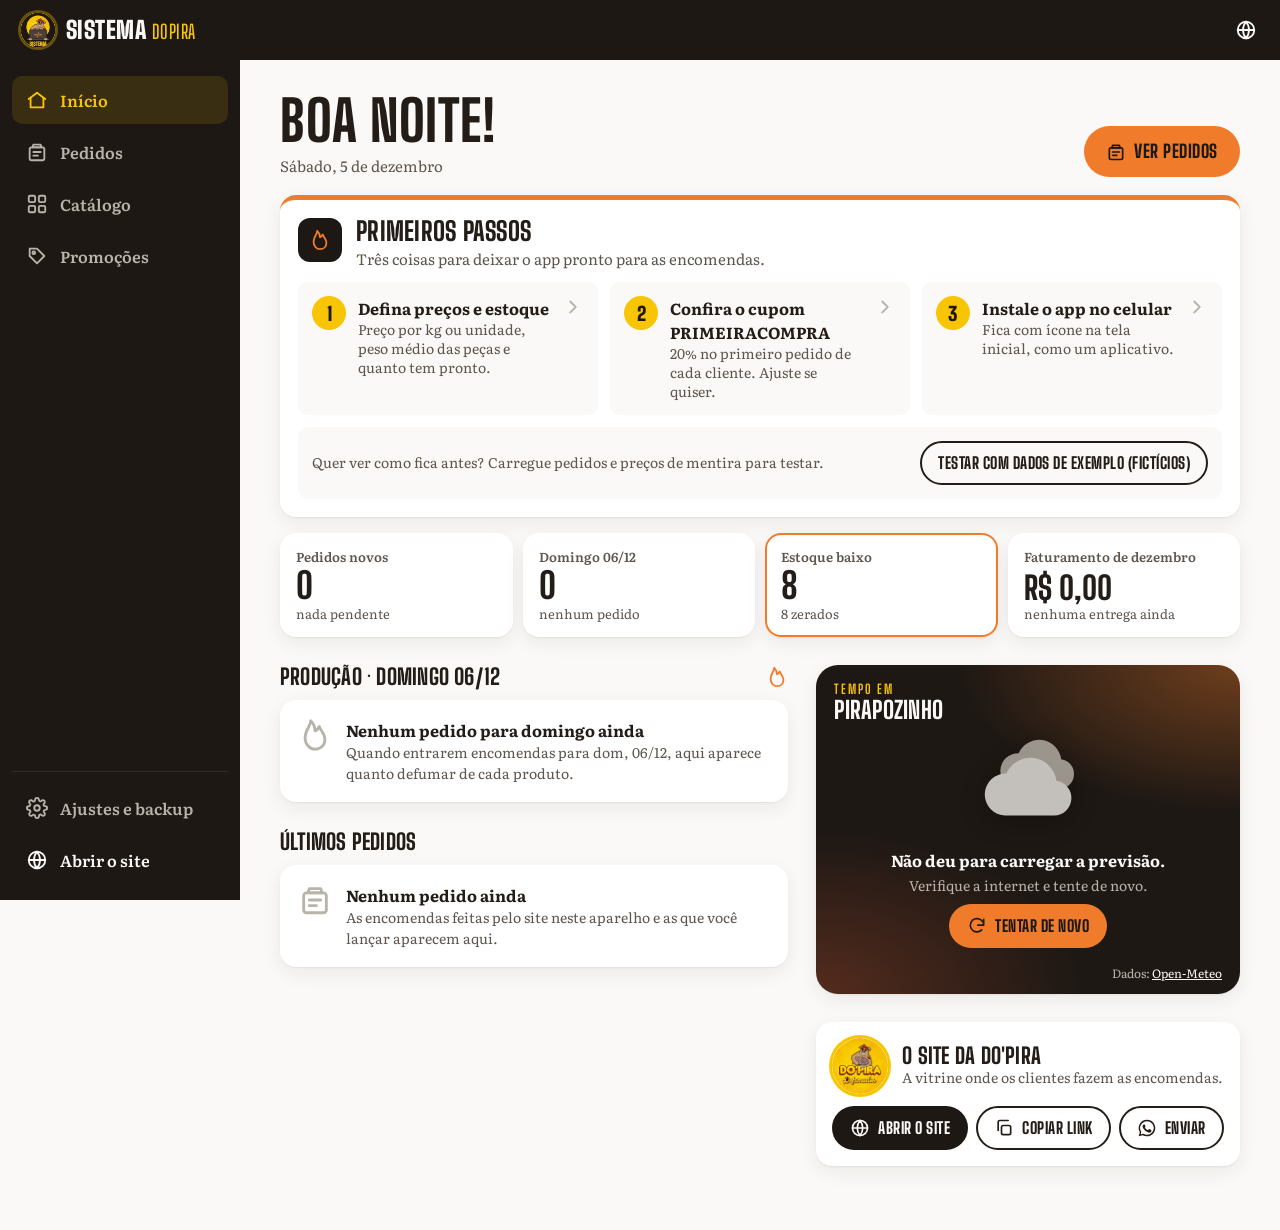
==== commit 89599cb5: "Sistema Dopira: novo nome, logo e app separado do site Co-Authored-By: Claude Opus 5.5 <noreply@anth" ====
--- a/admin/index.html
+++ b/admin/index.html
@@ -3,7 +3,7 @@
 <head>
 <meta charset="utf-8">
 <meta name="viewport" content="width=device-width, initial-scale=1, viewport-fit=cover">
-<title>Dopira Gestão</title>
+<title>Sistema Dopira</title>
 <meta name="description" content="Painel de gestão da Dopira Defumados: pedidos, catálogo, estoque, preços, cupons e promoções.">
 <meta name="robots" content="noindex, nofollow">
 <meta name="theme-color" content="#1E1814">
@@ -12,7 +12,7 @@
 <link rel="apple-touch-icon" href="icons/apple-touch-icon.png">
 <meta name="apple-mobile-web-app-capable" content="yes">
 <meta name="mobile-web-app-capable" content="yes">
-<meta name="apple-mobile-web-app-title" content="Dopira Gestão">
+<meta name="apple-mobile-web-app-title" content="Sistema Dopira">
 <meta name="apple-mobile-web-app-status-bar-style" content="black-translucent">
 <link rel="stylesheet" href="css/base.css">
 <link rel="stylesheet" href="css/inicio.css">
@@ -26,7 +26,7 @@
 
 <header class="topo">
   <a class="btn-ic voltar" id="btnVoltar" href="#/inicio" aria-label="Voltar" hidden></a>
-  <a class="marca" href="#/inicio" aria-label="Dopira Gestão, início"><img src="../img/logo.png" alt="" width="36" height="36"><span>Dopira <small>Gestão</small></span></a>
+  <a class="marca" href="#/inicio" aria-label="Sistema Dopira, início"><img src="img/sistema-logo.png" alt="" width="36" height="36"><span>Sistema <small>Dopira</small></span></a>
   <h1 class="titulo-topo" id="tituloTopo">Início</h1>
   <div class="topo-acoes">
     <a class="btn-ic" id="btnSite" target="_blank" rel="noopener" aria-label="Abrir o site" title="Abrir o site"></a>
@@ -43,6 +43,8 @@
 
 <script src="js/dados.js"></script>
 <script src="js/ui.js"></script>
+<script src="js/vendor/qrcode.js"></script>
+<script src="js/pix.js"></script>
 <script>
   // ícones do topo
   document.getElementById('btnVoltar').innerHTML = UI.ICON.voltar;
--- a/admin/css/base.css
+++ b/admin/css/base.css
@@ -1,5 +1,5 @@
 /* =====================================================================
-   Dopira Gestão · estilos base e componentes compartilhados
+   Sistema Dopira · estilos base e componentes compartilhados
    Módulos usam estas classes e põem o que for só deles em css/<modulo>.css
    ===================================================================== */
 @font-face{font-family:"Big Shoulders";src:url(../fonts/bsd.woff2) format("woff2");font-weight:100 900;font-display:swap}
@@ -35,11 +35,11 @@
 
 /* ---------- faixa de exemplo ---------- */
 .faixa-exemplo{background:var(--amarelo);color:var(--carvao);text-align:center;font-size:14px;font-weight:600;padding:6px 12px}
-.faixa-exemplo a{font-weight:800}
+.faixa-exemplo a{font-weight:800;display:inline-block;padding:6px 0}
 
 /* ---------- topo ---------- */
 .topo{position:sticky;top:0;z-index:50;height:var(--topo);background:var(--carvao);color:var(--papel);display:flex;align-items:center;gap:8px;padding:0 12px;padding-top:env(safe-area-inset-top);box-sizing:content-box}
-.marca{display:flex;align-items:center;gap:10px;text-decoration:none;font-family:var(--display);font-weight:900;font-size:24px;text-transform:uppercase;letter-spacing:.02em;white-space:nowrap}
+.marca{display:flex;align-items:center;gap:10px;min-height:44px;min-width:44px;text-decoration:none;font-family:var(--display);font-weight:900;font-size:24px;text-transform:uppercase;letter-spacing:.02em;white-space:nowrap}
 .marca img{width:36px;height:36px;border-radius:50%;box-shadow:0 0 0 2px rgba(248,197,5,.35)}
 .marca small{font-weight:600;color:var(--amarelo);font-size:.8em}
 .titulo-topo{display:none;font-size:22px;flex:1;min-width:0;overflow:hidden;text-overflow:ellipsis;white-space:nowrap}
@@ -78,11 +78,11 @@
 .btn-2:hover{background:rgba(30,24,20,.06)}
 .btn-3{background:var(--carvao);color:var(--papel)}
 .btn-3:hover{background:#000}
-.btn-zap{background:#1F9D55;color:#fff}
+.btn-zap{background:#167A43;color:#fff}
 .btn-perigo{background:var(--erro);color:#fff}
 .btn-sm{min-height:44px;padding:6px 16px;font-size:16px}
 .btn:disabled{opacity:.45;cursor:not-allowed}
-.btn-link{background:none;border:0;color:var(--laranja-esc);font-weight:700;text-decoration:underline;padding:10px 4px;min-height:44px}
+.btn-link{background:none;border:0;color:#A94A0E;font-weight:700;text-decoration:underline;padding:10px 4px;min-height:44px}
 
 /* ---------- cartões e linhas ---------- */
 .card{background:var(--branco);border-radius:var(--r-m);box-shadow:var(--sombra);padding:16px}
@@ -106,7 +106,7 @@
 /* ---------- chips de filtro ---------- */
 .chips{display:flex;gap:8px;overflow-x:auto;padding:2px 2px 8px;margin:0 -2px 8px;scrollbar-width:none}
 .chips::-webkit-scrollbar{display:none}
-.chip{flex:none;display:inline-flex;align-items:center;gap:6px;min-height:40px;padding:6px 14px;border-radius:999px;border:1.5px solid var(--cinza-2);background:var(--branco);font-size:14px;font-weight:700;color:var(--tinta-2)}
+.chip{flex:none;display:inline-flex;align-items:center;gap:6px;min-height:44px;padding:6px 14px;border-radius:999px;border:1.5px solid var(--cinza-2);background:var(--branco);font-size:14px;font-weight:700;color:var(--tinta-2)}
 .chip[aria-pressed="true"]{background:var(--carvao);border-color:var(--carvao);color:var(--papel)}
 .chip .n{font-family:var(--display);font-size:15px;opacity:.75}
 
--- a/admin/css/inicio.css
+++ b/admin/css/inicio.css
@@ -1,5 +1,5 @@
 /* =====================================================================
-   Dopira Gestão · Início (painel) e Ajustes
+   Sistema Dopira · Início (painel) e Ajustes
    ===================================================================== */
 
 /* ---------- cabeçalho ---------- */
@@ -216,3 +216,28 @@
 @media (min-width:960px){
   .aj-grade{grid-template-columns:repeat(2,minmax(0,1fr))}
 }
+
+/* ---------- Ajustes · Pix para receber ---------- */
+.aj-pix{margin-bottom:16px;border-top:4px solid var(--laranjeira)}
+.aj-pix h3{flex-wrap:wrap}
+.aj-pix-st{font-family:var(--texto);letter-spacing:.03em}
+.aj-pix-grade{display:grid;grid-template-columns:minmax(0,1fr);gap:16px;margin-top:4px}
+.aj-pix-form{gap:12px}
+.aj-pix-form .aj-acoes{margin-top:4px}
+.aj-pix-form .campo[data-erro] input{border-color:var(--erro);box-shadow:0 0 0 3px rgba(179,38,30,.12)}
+.aj-pix-form .aj-erro:empty{display:none}
+.aj-pix-teste{display:flex;flex-wrap:wrap;gap:14px 16px;align-items:flex-start;background:var(--papel);border:1.5px solid var(--cinza-2);border-radius:var(--r-m);padding:14px}
+.aj-pix-qr{flex:none;background:#fff;border-radius:var(--r-s);padding:4px;line-height:0;box-shadow:inset 0 0 0 1.5px var(--cinza-2)}
+.aj-pix-qr svg{width:148px;height:148px}
+.aj-pix-teste-txt{flex:1 1 220px;min-width:0;display:flex;flex-direction:column;gap:8px}
+.aj-pix-teste-txt h4{font-family:var(--display);font-weight:800;text-transform:uppercase;font-size:20px;line-height:1.1}
+.aj-pix-teste-txt p{font-size:14.5px;color:var(--tinta-2)}
+.aj-pix-teste-txt p b{color:var(--tinta)}
+.aj-pix-quem{background:#fff;border-radius:8px;padding:6px 10px;font-size:13.5px!important;overflow-wrap:anywhere}
+.aj-pix-cod{width:100%;font:12.5px/1.4 ui-monospace,Menlo,Consolas,monospace;padding:8px 10px;border:1.5px solid #D6D1C8;border-radius:var(--r-s);background:#fff;resize:none;word-break:break-all;color:var(--tinta)}
+.aj-pix-teste-txt .btn{align-self:flex-start}
+.aj-pix-vazio{font-size:14.5px;color:var(--tinta-2);padding:16px;border:1.5px dashed var(--cinza-2);border-radius:var(--r-m)}
+.aj-pix-vazio b{color:var(--tinta)}
+@media (min-width:960px){
+  .aj-pix-grade{grid-template-columns:minmax(0,1fr) minmax(0,1.15fr);align-items:start;gap:24px}
+}
--- a/admin/css/pedidos.css
+++ b/admin/css/pedidos.css
@@ -1,5 +1,5 @@
 /* =====================================================================
-   Dopira Gestão · Pedidos (lista e detalhe)
+   Sistema Dopira · Pedidos (lista e detalhe)
    ===================================================================== */
 
 /* ---------- lista ---------- */
@@ -77,6 +77,9 @@
 .ped-aviso-dom{display:flex;align-items:center;gap:8px;font-size:14px;color:var(--aviso);font-weight:600;margin-top:-6px}
 .ped-aviso-dom[hidden]{display:none}
 .ped-aviso-dom .ic{width:18px;height:18px}
+.ped-ajustes .campo[hidden]{display:none}
+#pdStatus:focus{outline:none}
+#pdStatus:focus-visible > .ped-status{outline:3px solid var(--laranjeira);outline-offset:2px}
 .ped-salvo{font-size:13px;color:var(--tinta-2);margin-top:12px}
 
 /* itens */
@@ -103,7 +106,7 @@
 .ped-item-aviso .ic{width:18px;height:18px}
 .ped-sem-itens{padding:18px;border:1.5px dashed var(--cinza-2);border-radius:var(--r-s);text-align:center;color:var(--tinta-2)}
 .ped-add{width:100%;margin-top:14px}
-.ped-falta{color:var(--laranja-esc);font-weight:700}
+.ped-falta{color:#A94A0E;font-weight:700}
 
 /* resumo */
 .ped-ajustes{gap:12px;margin-bottom:14px}
@@ -122,11 +125,13 @@
 .ped-total-g dd{font-size:36px;font-weight:800;line-height:1}
 .ped-faltas{margin-top:12px;font-size:14px}
 .ped-faltas ul{margin:6px 0 0 18px}
-.ped-faltas a{color:var(--laranja-esc);font-weight:700}
+.ped-faltas a{color:#A94A0E;font-weight:700}
 .ped-pago{margin-top:12px;padding-top:6px;border-top:1px solid var(--cinza)}
 
 .ped-acoes{display:flex;flex-direction:column;gap:10px}
 .ped-acoes .btn{width:100%}
+.ped-acoes .btn-zap{background:#167A43;color:#fff}
+.ped-acoes .btn-zap:hover{background:#11663A}
 .btn-zap[aria-disabled="true"]{opacity:.5;cursor:not-allowed}
 .ped-zap-dica{text-align:center;margin-top:-4px}
 .ped-zap-dica[hidden]{display:none}
@@ -141,7 +146,7 @@
 .ped-op-meio > span{font-size:14px;color:var(--tinta-2);display:flex;flex-wrap:wrap;align-items:center;gap:4px}
 .ped-op-meio .num{color:var(--tinta);font-size:16px}
 .ped-op-meio .pill{min-height:20px;font-size:11px}
-.ped-op-fim{display:flex;align-items:center;gap:8px;color:var(--laranja-esc);flex:none}
+.ped-op-fim{display:flex;align-items:center;gap:8px;color:#A94A0E;flex:none}
 .ped-op-fim small{font-size:12px;font-weight:700;color:var(--tinta-2)}
 .ped-avisos{margin:6px 0 8px 18px}
 
@@ -169,3 +174,58 @@
   .ped-status-canc{display:flex}
   .ped-lado{position:sticky;top:calc(var(--topo) + 16px);max-height:calc(100dvh - var(--topo) - 32px);overflow:auto;padding:2px;margin:-2px;scrollbar-width:thin}
 }
+
+/* venda por unidade com peso aproximado (ex.: panceta ≈500 g) */
+.ped-aprox{display:flex;flex-direction:column;gap:6px;align-self:flex-start}
+.ped-aprox-v{display:inline-flex;align-items:center;min-height:44px;font-size:15px;font-weight:700;color:var(--tinta-2)}
+
+/* ---------- forma de pagamento (lista) ---------- */
+.ped-linha .meio .ped-tag{display:inline-flex;overflow:visible}
+.ped-tag-pg{background:transparent;color:var(--tinta-2);box-shadow:inset 0 0 0 1.5px var(--cinza-2)}
+
+/* ---------- preço só deste pedido ---------- */
+.ped-preco-btn{display:inline-flex;flex-wrap:wrap;align-items:center;gap:2px 6px;border:0;background:none;padding:2px 8px;margin:0 -8px;min-height:40px;border-radius:8px;color:inherit;font:inherit;text-align:left;cursor:pointer}
+.ped-preco-btn > .ic{width:16px;height:16px;color:var(--tinta-2);flex:none}
+.ped-preco-btn:hover{background:var(--cinza)}
+.ped-preco-btn[aria-expanded="true"]{background:var(--cinza)}
+.ped-preco-so{margin:-6px 0;padding:2px 6px;font-size:13px;font-weight:600;color:var(--tinta-2);text-decoration:underline;text-underline-offset:2px}
+.ped-tag-alt{background:#FFF0C2;color:#7A4A00;min-height:20px;font-size:11px;padding:1px 8px}
+.ped-preco-ed{margin:12px 0 0 60px;padding:12px;border-radius:var(--r-s);background:var(--papel);border:1.5px solid var(--cinza-2);display:flex;flex-direction:column;gap:10px}
+.ped-preco-ed[hidden]{display:none}
+.ped-preco-ed .campo{max-width:320px}
+.ped-preco-ed .pre{position:absolute;left:14px;color:var(--tinta-2);font-size:15px;font-weight:700;pointer-events:none}
+.ped-preco-ed .campo-in input{padding-left:42px;font-family:var(--display);font-weight:700;font-size:19px}
+.ped-preco-ed-acoes{display:flex;flex-wrap:wrap;align-items:center;gap:8px 16px}
+.ped-preco-ed-acoes .btn-sm{min-height:44px}
+.ped-preco-volta{min-height:44px;color:#A94A0E;font-weight:700}
+.ped-preco-volta[hidden]{display:none}
+
+/* ---------- pagamento (detalhe) ---------- */
+.ped-pg{display:flex;flex-direction:column;gap:10px;margin-top:14px;padding-top:14px;border-top:1px solid var(--cinza)}
+.ped-pg-seg{display:grid;grid-template-columns:repeat(3,1fr)}
+.ped-pg-seg span{justify-content:center;width:100%;min-height:40px;padding:4px 8px}
+.ped-pg [hidden]{display:none!important}
+.ped-pg-nada,.ped-pg-cartao{font-size:14px;color:var(--tinta-2)}
+.ped-troco{min-height:1.3em;font-size:14px}
+.ped-troco-ok{color:var(--ok);font-weight:600}
+.ped-troco-ok .num{font-size:17px}
+.ped-troco-erro{display:inline-flex;align-items:flex-start;gap:6px;color:var(--erro);font-weight:700}
+.ped-troco-erro .ic{width:18px;height:18px;flex:none;margin-top:1px}
+.ped-pix-cx{display:flex;flex-direction:column;gap:10px;align-items:stretch}
+.ped-pix-qr{align-self:center;background:#fff;border-radius:var(--r-s);box-shadow:inset 0 0 0 1.5px var(--cinza-2);padding:6px;line-height:0}
+.ped-pix-qr svg{width:196px;height:196px;max-width:100%}
+.ped-pix-info{display:flex;flex-direction:column;align-items:center;gap:2px;text-align:center}
+.ped-pix-valor{font-size:30px;font-weight:800;line-height:1}
+.ped-pix-id{font-size:13px;color:var(--tinta-2)}
+.ped-pix-id b{font-family:var(--display);letter-spacing:.04em;color:var(--tinta)}
+.ped-pix-cod textarea{font-family:ui-monospace,Menlo,Consolas,monospace;font-size:12.5px;line-height:1.4;min-height:0;resize:none;word-break:break-all;background:var(--papel);color:var(--tinta)}
+.ped-pix-cx .btn{width:100%;white-space:normal}
+.ped-pix-cx .btn-zap{background:#167A43;color:#fff}
+.ped-pix-cx .btn-zap:hover{background:#11663A}
+.ped-pix-parc{font-size:14px}
+.ped-pix-sem{font-size:14px}
+.ped-pix-sem > div{display:flex;flex-direction:column;align-items:flex-start;gap:8px}
+.ped-pix-vazio{font-size:14px;color:var(--tinta-2);padding:12px;border:1.5px dashed var(--cinza-2);border-radius:var(--r-s);text-align:center}
+@media (max-width:400px){
+  .ped-preco-ed{margin-left:0}
+}
--- a/admin/css/catalogo.css
+++ b/admin/css/catalogo.css
@@ -1,9 +1,11 @@
 /* =====================================================================
-   Dopira Gestão · Catálogo e estoque
+   Sistema Dopira · Catálogo e estoque
    ===================================================================== */
 
 /* ---------- lista ---------- */
-.cat-stats{margin-bottom:18px}
+.cat-stats{margin-bottom:18px;grid-template-columns:repeat(3,minmax(0,1fr))}
+.cat-stats .stat{min-width:0}
+.cat-stats .rot,.cat-stats .sub{overflow-wrap:anywhere}
 .cat-stat{border:0;text-align:left;font:inherit;cursor:pointer;transition:transform .15s var(--ease),box-shadow .15s}
 .cat-stat:hover{box-shadow:0 2px 4px rgba(30,24,20,.08),0 10px 28px rgba(30,24,20,.12)}
 .cat-stat:active{transform:scale(.98)}
@@ -27,6 +29,8 @@
 .cat-preco{display:inline-flex;align-items:baseline;gap:6px;flex-wrap:wrap}
 .cat-preco b{font-size:22px;color:var(--tinta)}
 .cat-preco small{font-size:14px;color:var(--tinta-2);margin-left:-3px}
+.cat-pr-ef{display:inline-flex;align-items:baseline;gap:6px;white-space:nowrap}
+.cat-preco small{white-space:nowrap}
 .cat-preco s{color:var(--tinta-2);font-size:14px}
 .cat-preco.g b{font-size:28px}
 .cat-desc{display:flex;align-items:center;gap:8px;font-size:13px;color:var(--tinta-2);min-width:0}
@@ -47,6 +51,14 @@
 .cat-card.inativo{box-shadow:0 0 0 1.5px var(--cinza-2)}
 
 .cat-rot{font-size:14px;font-weight:700}
+
+/* forma de venda (3 opções) e peso aproximado da unidade */
+.seg.cat-seg-venda{display:grid;grid-template-columns:repeat(3,minmax(0,1fr));width:100%;border-radius:var(--r-m)}
+.cat-seg-venda label{display:flex;min-width:0}
+.cat-seg-venda span{flex:1;justify-content:center;text-align:center;min-height:44px;padding:4px 8px;line-height:1.15;border-radius:calc(var(--r-m) - 4px)}
+.cat-pesoap[hidden]{display:none}
+.cat-tag-venda{align-self:flex-start;display:inline-flex;align-items:center;padding:2px 9px;border-radius:999px;background:#EEF0E8;color:var(--folha);font-size:12px;font-weight:700;line-height:1.5;white-space:nowrap}
+.pd-est-eq{color:var(--papel);font-weight:700}
 
 /* ---------- erro de campo ---------- */
 .cat-erro{font-size:13px;color:var(--erro);font-weight:700}
@@ -79,7 +91,7 @@
 .pd-col{min-width:0}
 .pd-h{font-size:22px;margin-bottom:12px}
 .pd-form{gap:16px}
-.pd-form .seg{align-self:flex-start}
+.pd-form .seg:not(.cat-seg-venda){align-self:flex-start}
 .pd-aviso-un{margin-top:8px}
 .pd-aviso-un[hidden]{display:none}
 .pd-2{align-items:start}
@@ -141,7 +153,15 @@
 
 /* celular: estoque (uso diário) antes do formulário */
 @media (max-width:959px){ #pdEstoque{order:-1} }
+@media (max-width:599px){
+  .cat-stats{gap:8px}
+  .cat-stats .stat{padding:10px 10px 11px;min-height:84px}
+  .cat-stats .rot{font-size:12px;line-height:1.2}
+  .cat-stats .val{font-size:30px;margin:2px 0}
+  .cat-stats .sub{font-size:12px;line-height:1.2}
+}
 @media (max-width:380px){
+  .cat-seg-venda span{font-size:14px;padding:4px 6px}
   .cat-nome{font-size:20px}
   .pd-est-val{font-size:54px}
   .pd-2{grid-template-columns:1fr}
@@ -159,3 +179,87 @@
 @media (min-width:1280px){
   .cat-grade{grid-template-columns:repeat(3,minmax(0,1fr))}
 }
+
+/* ---------- cabeçalho do catálogo ---------- */
+.cat-cab-acoes{display:flex;gap:10px;flex-wrap:wrap}
+@media (max-width:420px){
+  .cat-cab-acoes{width:100%;display:grid;grid-template-columns:1fr 1fr}
+  .cat-cab-acoes .btn{padding:10px 12px;font-size:17px}
+}
+
+/* ---------- edição rápida de preços (#/precos) ---------- */
+.pr-cab{margin-bottom:10px}
+.pr-cab p{max-width:52ch}
+.pr-nota{font-size:14px;color:var(--tinta-2);margin-bottom:16px}
+.pr-nota .btn-link{padding:0;min-height:0;display:inline;font-size:14px}
+.pr-cabcol{display:none}
+.pr-lista{list-style:none;display:flex;flex-direction:column;gap:10px}
+.pr-linha{display:grid;grid-template-columns:minmax(0,1.5fr) minmax(0,1fr);grid-template-areas:"id id" "preco desc" "final final";gap:10px 10px;
+  background:var(--branco);border-radius:var(--r-m);box-shadow:var(--sombra);padding:12px}
+.pr-id{grid-area:id;display:flex;align-items:center;gap:12px;min-width:0}
+.pr-nome{flex:1;min-width:0;display:flex;flex-direction:column}
+.pr-nome b{font-family:var(--display);font-weight:800;font-size:20px;line-height:1.1;text-transform:uppercase;letter-spacing:.01em;overflow-wrap:anywhere}
+.pr-nome > span{font-size:13px;color:var(--tinta-2);display:flex;align-items:center;flex-wrap:wrap;gap:4px}
+.pr-st{flex:none;font-size:14px;font-weight:700;color:var(--ok);white-space:nowrap;transition:opacity .3s}
+.pr-st:empty{display:none}
+.pr-st[data-tipo="erro"]{color:var(--erro)}
+.pr-st[data-tipo="ok"]{background:#E1EDD8;padding:3px 10px;border-radius:999px;animation:pr-pop .25s var(--ease)}
+@keyframes pr-pop{from{transform:scale(.85);opacity:0}to{transform:none;opacity:1}}
+@media (prefers-reduced-motion:reduce){.pr-st[data-tipo="ok"]{animation:none}}
+
+.pr-campo{display:flex;flex-direction:column;gap:4px;min-width:0}
+.pr-c-preco{grid-area:preco}
+.pr-c-desc{grid-area:desc}
+.pr-campo label{font-size:13px;font-weight:700;color:var(--tinta-2)}
+.pr-in{display:flex;align-items:center;min-height:48px;border:1.5px solid #D6D1C8;border-radius:var(--r-s);background:#fff;padding:0 10px;gap:4px;cursor:text}
+.pr-in:focus-within{border-color:var(--laranjeira);box-shadow:0 0 0 3px rgba(240,124,43,.2)}
+.pr-in input{flex:1;min-width:0;width:100%;border:0;background:none;font-family:var(--display);font-weight:700;font-size:21px;letter-spacing:.02em;font-variant-numeric:tabular-nums;min-height:44px;padding:0;color:var(--tinta)}
+.pr-in input:focus{outline:none}
+.pr-in input::placeholder{color:#A8A198;font-family:var(--texto);font-weight:400;font-size:15px;letter-spacing:0}
+.pr-pre,.pr-suf{flex:none;font-size:14px;color:var(--tinta-2);white-space:nowrap}
+.pr-campo[data-erro] .pr-in{border-color:var(--erro);box-shadow:0 0 0 3px rgba(179,38,30,.12)}
+.pr-erro{font-size:13px;color:var(--erro);font-weight:700;line-height:1.3}
+
+.pr-final{grid-area:final;display:flex;flex-wrap:wrap;align-items:center;gap:2px 10px;padding:8px 12px;border-radius:var(--r-s);background:#F6F4F0;min-height:44px;font-size:14px}
+.pr-fin-r{color:var(--tinta-2);font-size:13px}
+.pr-fin-v{display:inline-flex;align-items:baseline;gap:6px;white-space:nowrap}
+.pr-fin-v b{font-size:20px;color:var(--tinta)}
+.pr-fin-v small{color:var(--tinta-2);margin-left:-4px;font-size:13px}
+.pr-fin-v .pill{align-self:center}
+.pr-fin-o{color:var(--tinta-2);font-size:13px;line-height:1.3;min-width:0}
+.pr-fin-n{white-space:normal}
+.pr-final .cat-sem-preco{font-size:14px}
+
+.pr-linha.inativo{background:#F6F4F0;box-shadow:0 0 0 1.5px var(--cinza-2)}
+.pr-linha.inativo .pr-nome b,.pr-linha.inativo .pr-final{opacity:.6}
+.pr-linha.inativo .mini{filter:grayscale(1);opacity:.7}
+
+/* reajuste */
+.rj-prev .muted{font-size:14px}
+.rj-tit{font-weight:700;margin-bottom:6px}
+.rj-lista{list-style:none;display:flex;flex-direction:column;border-radius:var(--r-s);background:#fff;box-shadow:var(--sombra);padding:2px 12px}
+.rj-lista li{display:flex;align-items:baseline;justify-content:space-between;gap:10px;padding:8px 0;border-bottom:1px solid var(--cinza);font-size:14px}
+.rj-lista li:last-child{border-bottom:0}
+.rj-n{min-width:0;overflow-wrap:anywhere}
+.rj-v{white-space:nowrap}
+.rj-v s{color:var(--tinta-2);font-size:14px}
+.rj-v b{font-size:17px}
+.rj-v small{color:var(--tinta-2);margin-left:2px}
+
+@media (max-width:380px){
+  .pr-linha{padding:10px}
+  .pr-in{padding:0 8px}
+  .pr-in input{font-size:19px}
+  .pr-pre,.pr-suf{font-size:13px}
+}
+/* PC: tabela */
+@media (min-width:760px){
+  .pr-cabcol,.pr-linha{grid-template-columns:minmax(0,1.3fr) minmax(170px,.9fr) minmax(110px,.55fr) minmax(0,1.3fr)}
+  .pr-cabcol{display:grid;gap:14px;padding:0 16px 8px;font-size:13px;font-weight:700;color:var(--tinta-2);border-bottom:1.5px solid var(--cinza-2);margin-bottom:10px}
+  .pr-linha{grid-template-areas:"id preco desc final";gap:14px;align-items:center;padding:10px 16px}
+  .pr-campo label{position:absolute;width:1px;height:1px;overflow:hidden;clip:rect(0 0 0 0);white-space:nowrap}
+  .pr-fin-r{position:absolute;width:1px;height:1px;overflow:hidden;clip:rect(0 0 0 0);white-space:nowrap}
+  .pr-final{background:none;padding:0 4px;flex-direction:column;align-items:flex-start;gap:0}
+  .pr-lista{gap:8px}
+  .pr-erro{position:static}
+}
--- a/admin/css/promocoes.css
+++ b/admin/css/promocoes.css
@@ -1,5 +1,5 @@
 /* =====================================================================
-   Dopira Gestão · Promoções e cupons
+   Sistema Dopira · Promoções e cupons
    ===================================================================== */
 .pm-abas{display:flex;width:100%;margin:0 0 20px}
 .pm-abas label{flex:1}
@@ -150,3 +150,17 @@
 .pm-previa-vazia{font-size:14px}
 .pm-regra{margin-top:8px;font-size:13px}
 .pm-msg-erro[hidden]{display:none}
+
+/* cupom DOMINGO (padrão para quem pede antes): só o selo, sem pesar o visual */
+.tk-selo-dom{background:#FBE3CF;color:var(--casca)}
+/* antecedência: 4 opções em grade 2×2 */
+.pm-ant{display:grid;grid-template-columns:1fr 1fr;gap:8px}
+.pm-ant label{position:relative}
+.pm-ant input{position:absolute;opacity:0;inset:0}
+.pm-ant span{display:flex;flex-direction:column;justify-content:center;min-height:52px;padding:6px 12px;border:1.5px solid #D6D1C8;border-radius:var(--r-s);background:#fff;cursor:pointer;line-height:1.2}
+.pm-ant b{font-size:15px}
+.pm-ant small{font-size:12px;color:var(--tinta-2)}
+.pm-ant input:checked + span{background:var(--carvao);border-color:var(--carvao);color:var(--papel)}
+.pm-ant input:checked + span small{color:var(--fumaca)}
+.pm-ant input:focus-visible + span{outline:3px solid var(--laranjeira);outline-offset:2px}
+.pm-ant-dica{margin-top:6px;font-size:13px;color:var(--tinta-2);line-height:1.4}
